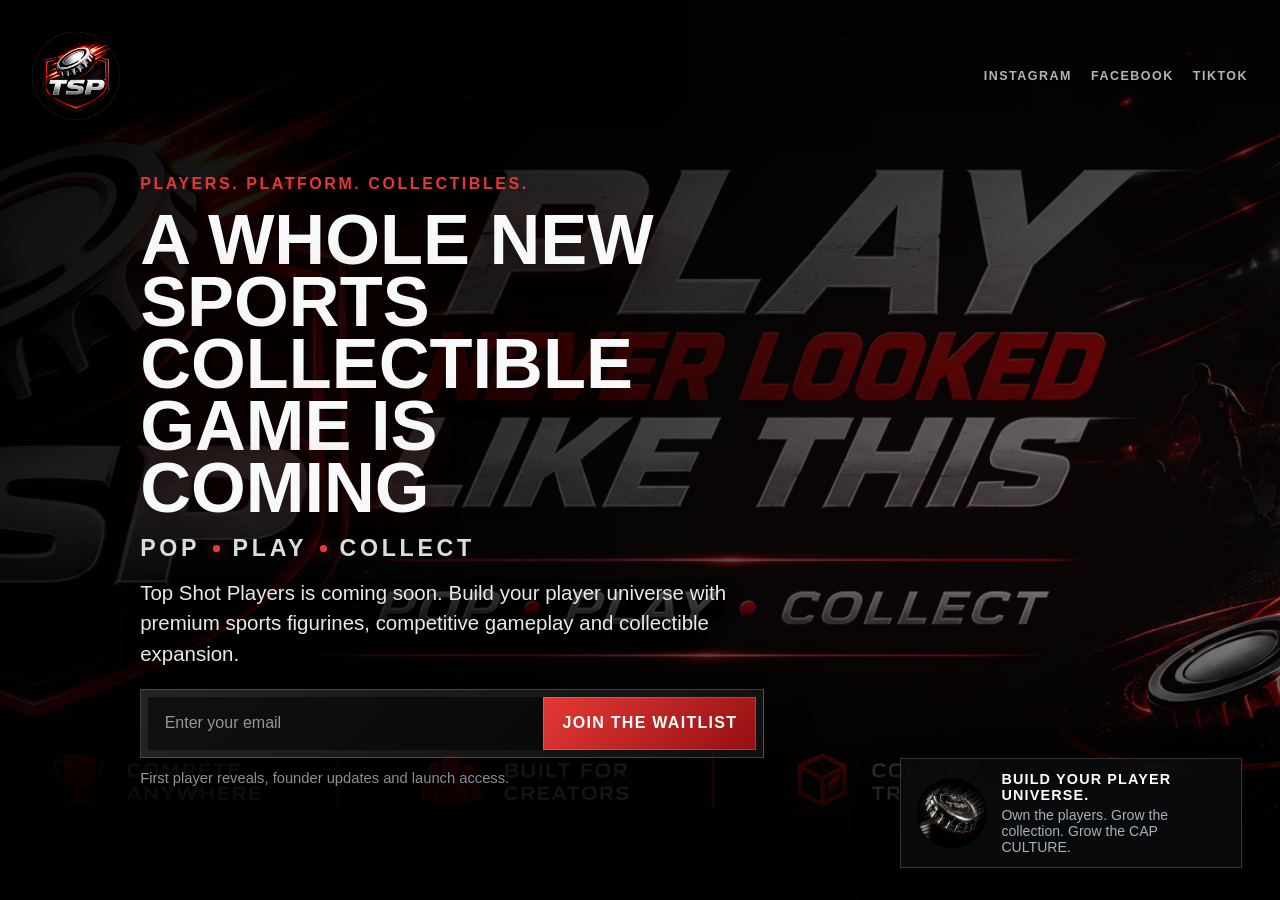
==== index.html @ 468ef563 "Add files via upload" ====
<!doctype html>
<html lang="en">
  <head>
    <meta charset="utf-8" />
    <meta name="viewport" content="width=device-width, initial-scale=1" />
    <title>Top Shot Players | Coming Soon</title>
    <meta
      name="description"
      content="Top Shot Players is coming soon. Build your player universe with premium sports figurines, gameplay and collectible expansion."
    />
    <meta property="og:title" content="Top Shot Players | Coming Soon" />
    <meta
      property="og:description"
      content="A whole new sports collectible game is coming. POP &bull; PLAY &bull; COLLECT."
    />
    <meta property="og:type" content="website" />
    <meta property="og:image" content="assets/tsp-cap-culture-banner.png" />
    <link rel="preload" href="assets/tsp-primary-complete-logo.png" as="image" />
    <link rel="preload" href="assets/tsp-hero-golf-animation.mp4" as="video" type="video/mp4" />
    <link rel="stylesheet" href="styles.css" />
  </head>
  <body>
    <main class="page-shell">
      <section class="hero" aria-label="Top Shot Players coming soon">
        <video
          class="hero-video"
          autoplay
          muted
          playsinline
          preload="auto"
          poster="assets/tsp-cap-culture-banner.png"
          data-video-playlist="assets/tsp-hero-golf-animation.mp4|assets/tsp-hero-rugby-video.mp4|assets/tsp-hero-ice-hockey-video.mp4"
        >
          <source src="assets/tsp-hero-golf-animation.mp4" type="video/mp4" />
        </video>
        <div class="hero-scrim"></div>

        <header class="site-header">
          <a class="brand-mark" href="/" aria-label="Top Shot Players home">
            <img src="assets/tsp-shield-cap-logo-large.png" alt="TSP shield logo" />
          </a>
          <nav class="social-links" aria-label="Social links">
            <a href="https://www.instagram.com/topshotplayers" target="_blank" rel="noreferrer">Instagram</a>
            <a href="https://www.facebook.com/profile.php?id=61590272935616" target="_blank" rel="noreferrer">Facebook</a>
            <a href="https://www.tiktok.com/@topshotplayers" target="_blank" rel="noreferrer">TikTok</a>
          </nav>
        </header>

        <div class="hero-content">
          <p class="eyebrow">PLAYERS. PLATFORM. COLLECTIBLES.</p>
          <h1>A WHOLE NEW SPORTS COLLECTIBLE GAME IS COMING</h1>
          <p class="brand-line">POP <span></span> PLAY <span></span> COLLECT</p>
          <p class="subline">
            Top Shot Players is coming soon. Build your player universe with premium sports figurines, competitive gameplay and collectible expansion.
          </p>

          <form
            class="waitlist-form"
            action="https://formsubmit.co/contact@topshotplayers.com.au"
            method="POST"
            data-waitlist-form
          >
            <input type="hidden" name="_subject" value="New TSP waitlist signup" />
            <input type="hidden" name="_next" value="https://www.topshotplayers.com.au/thank-you" />
            <input type="hidden" name="_captcha" value="false" />
            <input type="hidden" name="_template" value="table" />
            <input type="hidden" name="_blacklist" value="casino, crypto, forex, loan, backlink, seo package" />
            <input type="hidden" name="source" value="TSP coming soon landing page" />
            <input type="text" name="_honey" class="honey-field" tabindex="-1" autocomplete="off" />
            <label class="sr-only" for="email">Email address</label>
            <input id="email" name="email" type="email" placeholder="Enter your email" autocomplete="email" required />
            <button type="submit">Join the Waitlist</button>
          </form>
          <p class="form-note" data-form-note>First player reveals, founder updates and launch access.</p>
        </div>

        <div class="cap-strip" aria-hidden="true">
          <img src="assets/tsp-bottle-cap.png" alt="" />
          <div>
            <strong>Build Your Player Universe.</strong>
            <span>Own the players. Grow the collection. Grow the CAP CULTURE.</span>
          </div>
        </div>
      </section>
    </main>
    <script src="script.js?v=2"></script>
  </body>
</html>
---- styles.css ----
:root {
  color-scheme: dark;
  --black: #050506;
  --charcoal: #111214;
  --panel: rgba(12, 13, 15, 0.72);
  --red: #e53935;
  --red-deep: #940f12;
  --chrome: #d9dde0;
  --muted: #a9afb5;
  --line: rgba(255, 255, 255, 0.18);
  --shadow: rgba(0, 0, 0, 0.72);
}

* {
  box-sizing: border-box;
}

html,
body {
  margin: 0;
  min-height: 100%;
  background: var(--black);
  color: #fff;
  font-family: "Arial Narrow", "Roboto Condensed", "Segoe UI", Arial, sans-serif;
}

body {
  overflow-x: hidden;
}

button,
input {
  font: inherit;
}

.page-shell {
  min-height: 100vh;
  background:
    radial-gradient(circle at 70% 50%, rgba(229, 57, 53, 0.18), transparent 34rem),
    linear-gradient(135deg, #050506 0%, #15171a 48%, #060607 100%);
}

.hero {
  position: relative;
  min-height: 100vh;
  display: grid;
  align-items: center;
  padding: clamp(1rem, 2.2vw, 2rem);
  isolation: isolate;
  overflow: hidden;
}

.hero-video {
  position: absolute;
  inset: 0;
  width: 100%;
  height: 100%;
  object-fit: cover;
  opacity: 0.6;
  filter: saturate(1.12) contrast(1.12);
  z-index: -4;
}

.hero-scrim {
  position: absolute;
  inset: 0;
  background:
    linear-gradient(90deg, rgba(0, 0, 0, 0.84) 0%, rgba(0, 0, 0, 0.6) 42%, rgba(0, 0, 0, 0.12) 100%),
    linear-gradient(0deg, rgba(0, 0, 0, 0.8) 0%, transparent 34%, rgba(0, 0, 0, 0.64) 100%);
  z-index: -3;
}

.site-header {
  position: absolute;
  top: 0;
  left: 0;
  right: 0;
  display: flex;
  align-items: center;
  justify-content: space-between;
  gap: 1rem;
  padding: clamp(1rem, 2.8vw, 2rem);
  z-index: 2;
}

.brand-mark {
  display: inline-grid;
  width: clamp(3.9rem, 7vw, 5.5rem);
  aspect-ratio: 1;
  place-items: center;
}

.brand-mark img {
  width: 100%;
  height: 100%;
  object-fit: contain;
  filter: drop-shadow(0 1rem 1.5rem rgba(0, 0, 0, 0.66));
}

.social-links {
  display: flex;
  align-items: center;
  justify-content: flex-end;
  gap: clamp(0.7rem, 2vw, 1.2rem);
  flex-wrap: wrap;
}

.social-links a {
  color: var(--chrome);
  text-decoration: none;
  text-transform: uppercase;
  letter-spacing: 0.12em;
  font-size: 0.78rem;
  font-weight: 800;
  opacity: 0.82;
}

.social-links a:hover,
.social-links a:focus-visible {
  color: #fff;
}

.hero-content {
  width: min(52rem, 100%);
  margin-left: clamp(7rem, 8vw, 8.5rem);
  padding-top: 4.2rem;
}

.eyebrow,
.brand-line {
  margin: 0 0 1rem;
  color: var(--red);
  font-weight: 900;
  letter-spacing: 0.16em;
  text-transform: uppercase;
}

h1 {
  max-width: 15ch;
  margin: 0;
  color: #f8f9fa;
  font-size: clamp(2.8rem, 5.5vw, 5.8rem);
  line-height: 0.88;
  letter-spacing: 0;
  text-transform: uppercase;
  text-shadow:
    0 0.12em 0.32em rgba(0, 0, 0, 0.72),
    0 0 2.8rem rgba(229, 57, 53, 0.22);
}

.brand-line {
  display: flex;
  align-items: center;
  gap: 0.8rem;
  margin-top: 1rem;
  color: var(--chrome);
  font-size: clamp(1rem, 2vw, 1.45rem);
}

.brand-line span {
  width: 0.42rem;
  height: 0.42rem;
  border-radius: 50%;
  background: var(--red);
  box-shadow: 0 0 1rem rgba(229, 57, 53, 0.9);
}

.subline {
  max-width: 41rem;
  margin: 0.9rem 0 1.25rem;
  color: #e6e8ea;
  font-size: clamp(1.05rem, 1.6vw, 1.28rem);
  line-height: 1.48;
  text-shadow: 0 0.35rem 1rem rgba(0, 0, 0, 0.7);
}

.waitlist-form {
  display: grid;
  grid-template-columns: minmax(0, 1fr) auto;
  width: min(39rem, 100%);
  padding: 0.42rem;
  border: 1px solid rgba(255, 255, 255, 0.2);
  background: linear-gradient(135deg, rgba(255, 255, 255, 0.14), rgba(255, 255, 255, 0.05));
  box-shadow: 0 1.2rem 3rem rgba(0, 0, 0, 0.38);
  backdrop-filter: blur(14px);
}

.waitlist-form input {
  min-width: 0;
  border: 0;
  outline: 0;
  padding: 1rem 1.05rem;
  background: rgba(0, 0, 0, 0.54);
  color: #fff;
}

.waitlist-form input::placeholder {
  color: rgba(255, 255, 255, 0.56);
}

.honey-field {
  position: absolute;
  left: -9999px;
  opacity: 0;
  pointer-events: none;
}

.waitlist-form button {
  min-height: 3.35rem;
  border: 0;
  padding: 0 1.2rem;
  background: linear-gradient(135deg, var(--red), var(--red-deep));
  color: #fff;
  cursor: pointer;
  font-weight: 900;
  letter-spacing: 0.08em;
  text-transform: uppercase;
  box-shadow: inset 0 0 0 1px rgba(255, 255, 255, 0.18);
}

.waitlist-form button:hover,
.waitlist-form button:focus-visible {
  filter: brightness(1.12);
}

.form-note {
  min-height: 1.4rem;
  margin: 0.72rem 0 0;
  color: var(--muted);
  font-size: 0.92rem;
}

.cap-strip {
  position: absolute;
  right: clamp(1rem, 3vw, 2.4rem);
  bottom: clamp(1rem, 3vw, 2rem);
  display: grid;
  grid-template-columns: 4.4rem minmax(0, 14rem);
  align-items: center;
  gap: 0.9rem;
  padding: 0.75rem 0.95rem;
  border: 1px solid var(--line);
  background: var(--panel);
  box-shadow: 0 1rem 2.6rem rgba(0, 0, 0, 0.48);
  backdrop-filter: blur(12px);
}

.cap-strip img {
  width: 100%;
  aspect-ratio: 1;
  object-fit: cover;
  border-radius: 50%;
}

.cap-strip strong,
.cap-strip span {
  display: block;
}

.cap-strip strong {
  text-transform: uppercase;
  letter-spacing: 0.08em;
  font-size: 0.9rem;
}

.cap-strip span {
  margin-top: 0.22rem;
  color: var(--muted);
  font-size: 0.88rem;
}

.sr-only {
  position: absolute;
  width: 1px;
  height: 1px;
  padding: 0;
  margin: -1px;
  overflow: hidden;
  clip: rect(0, 0, 0, 0);
  white-space: nowrap;
  border: 0;
}

.thanks-page {
  min-height: 100vh;
  display: grid;
  place-items: center;
  padding: clamp(1rem, 4vw, 3rem);
  background:
    linear-gradient(90deg, rgba(0, 0, 0, 0.88), rgba(0, 0, 0, 0.48)),
    url("assets/tsp-cap-culture-banner.png") center / cover no-repeat,
    var(--black);
}

.thanks-panel {
  width: min(54rem, 100%);
  padding: clamp(1.2rem, 5vw, 4rem);
  border: 1px solid var(--line);
  background: rgba(5, 5, 6, 0.76);
  box-shadow: 0 1.8rem 4rem rgba(0, 0, 0, 0.52);
  backdrop-filter: blur(12px);
}

.thanks-logo {
  display: block;
  width: clamp(4.2rem, 10vw, 6rem);
  aspect-ratio: 1;
  margin-bottom: 1.2rem;
}

.thanks-logo img {
  width: 100%;
  height: 100%;
  object-fit: contain;
}

.thanks-panel h1 {
  max-width: 12ch;
  font-size: clamp(3rem, 8vw, 7rem);
}

.return-link {
  display: inline-flex;
  align-items: center;
  min-height: 3.1rem;
  margin-top: 1.4rem;
  padding: 0 1.2rem;
  background: linear-gradient(135deg, var(--red), var(--red-deep));
  color: #fff;
  text-decoration: none;
  text-transform: uppercase;
  font-weight: 900;
  letter-spacing: 0.08em;
}

.gift-panel {
  margin-top: 1.6rem;
  padding: 1rem;
  border: 1px solid var(--line);
  background: rgba(255, 255, 255, 0.06);
}

.gift-label {
  margin: 0 0 0.4rem;
  color: var(--red);
  font-size: 0.78rem;
  font-weight: 900;
  letter-spacing: 0.14em;
  text-transform: uppercase;
}

.gift-panel h2 {
  margin: 0;
  color: #fff;
  font-size: clamp(1.25rem, 3vw, 2rem);
  text-transform: uppercase;
}

.gift-panel p:not(.gift-label) {
  max-width: 38rem;
  margin: 0.55rem 0 0;
  color: var(--muted);
  line-height: 1.45;
}

.text-link {
  display: inline-block;
  margin-top: 1rem;
  color: var(--chrome);
  text-transform: uppercase;
  text-decoration: none;
  font-size: 0.82rem;
  font-weight: 900;
  letter-spacing: 0.08em;
}

@media (max-width: 760px) {
  .hero {
    align-items: end;
    min-height: 100svh;
    padding: 1rem;
  }

  .hero-scrim {
    background:
      linear-gradient(0deg, rgba(0, 0, 0, 0.92) 0%, rgba(0, 0, 0, 0.68) 58%, rgba(0, 0, 0, 0.48) 100%),
      linear-gradient(90deg, rgba(0, 0, 0, 0.7), transparent);
  }

  .site-header {
    align-items: flex-start;
  }

  .social-links {
    max-width: 11rem;
    gap: 0.55rem;
  }

  .social-links a {
    font-size: 0.7rem;
  }

  .hero-content {
    margin: 0;
    padding: 7.6rem 0 8.4rem;
  }

  h1 {
    max-width: 10.2ch;
    font-size: clamp(3.25rem, 14.4vw, 5rem);
  }

  .waitlist-form {
    grid-template-columns: 1fr;
    gap: 0.42rem;
  }

  .cap-strip {
    left: 1rem;
    right: 1rem;
    grid-template-columns: 3.6rem minmax(0, 1fr);
  }
}

@media (max-width: 380px) {
  .site-header {
    padding: 0.85rem;
  }

  .brand-mark {
    width: 3.5rem;
  }

  .social-links {
    max-width: 8rem;
    gap: 0.35rem;
  }

  .social-links a {
    font-size: 0.64rem;
  }

  .hero-content {
    padding: 6.4rem 0 7.2rem;
  }

  .eyebrow {
    font-size: 0.86rem;
    line-height: 1.35;
  }

  h1 {
    max-width: 9.2ch;
    font-size: clamp(2.85rem, 13vw, 3.35rem);
    line-height: 0.9;
  }

  .brand-line {
    gap: 0.55rem;
    font-size: 0.96rem;
  }

  .subline {
    font-size: 0.96rem;
  }

  .waitlist-form button {
    min-height: 3rem;
    padding: 0 0.8rem;
    font-size: 0.86rem;
  }
}
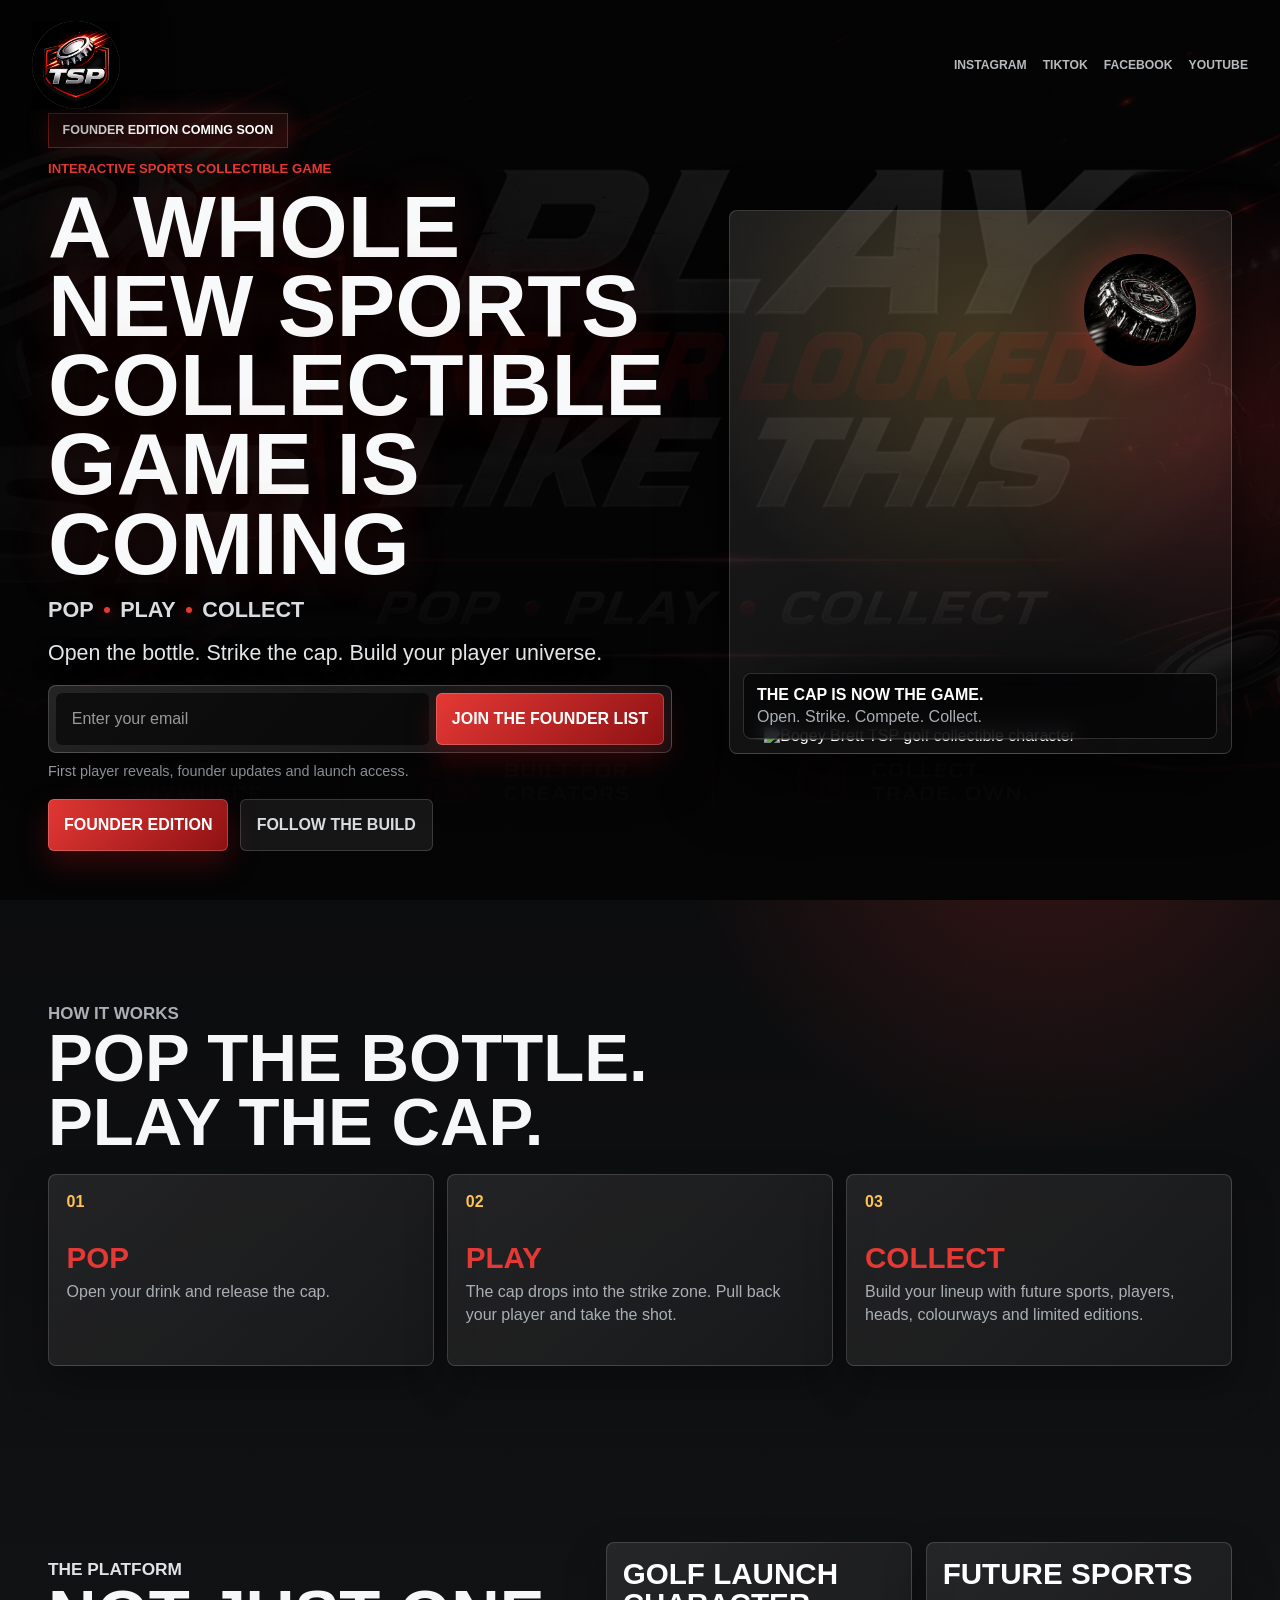
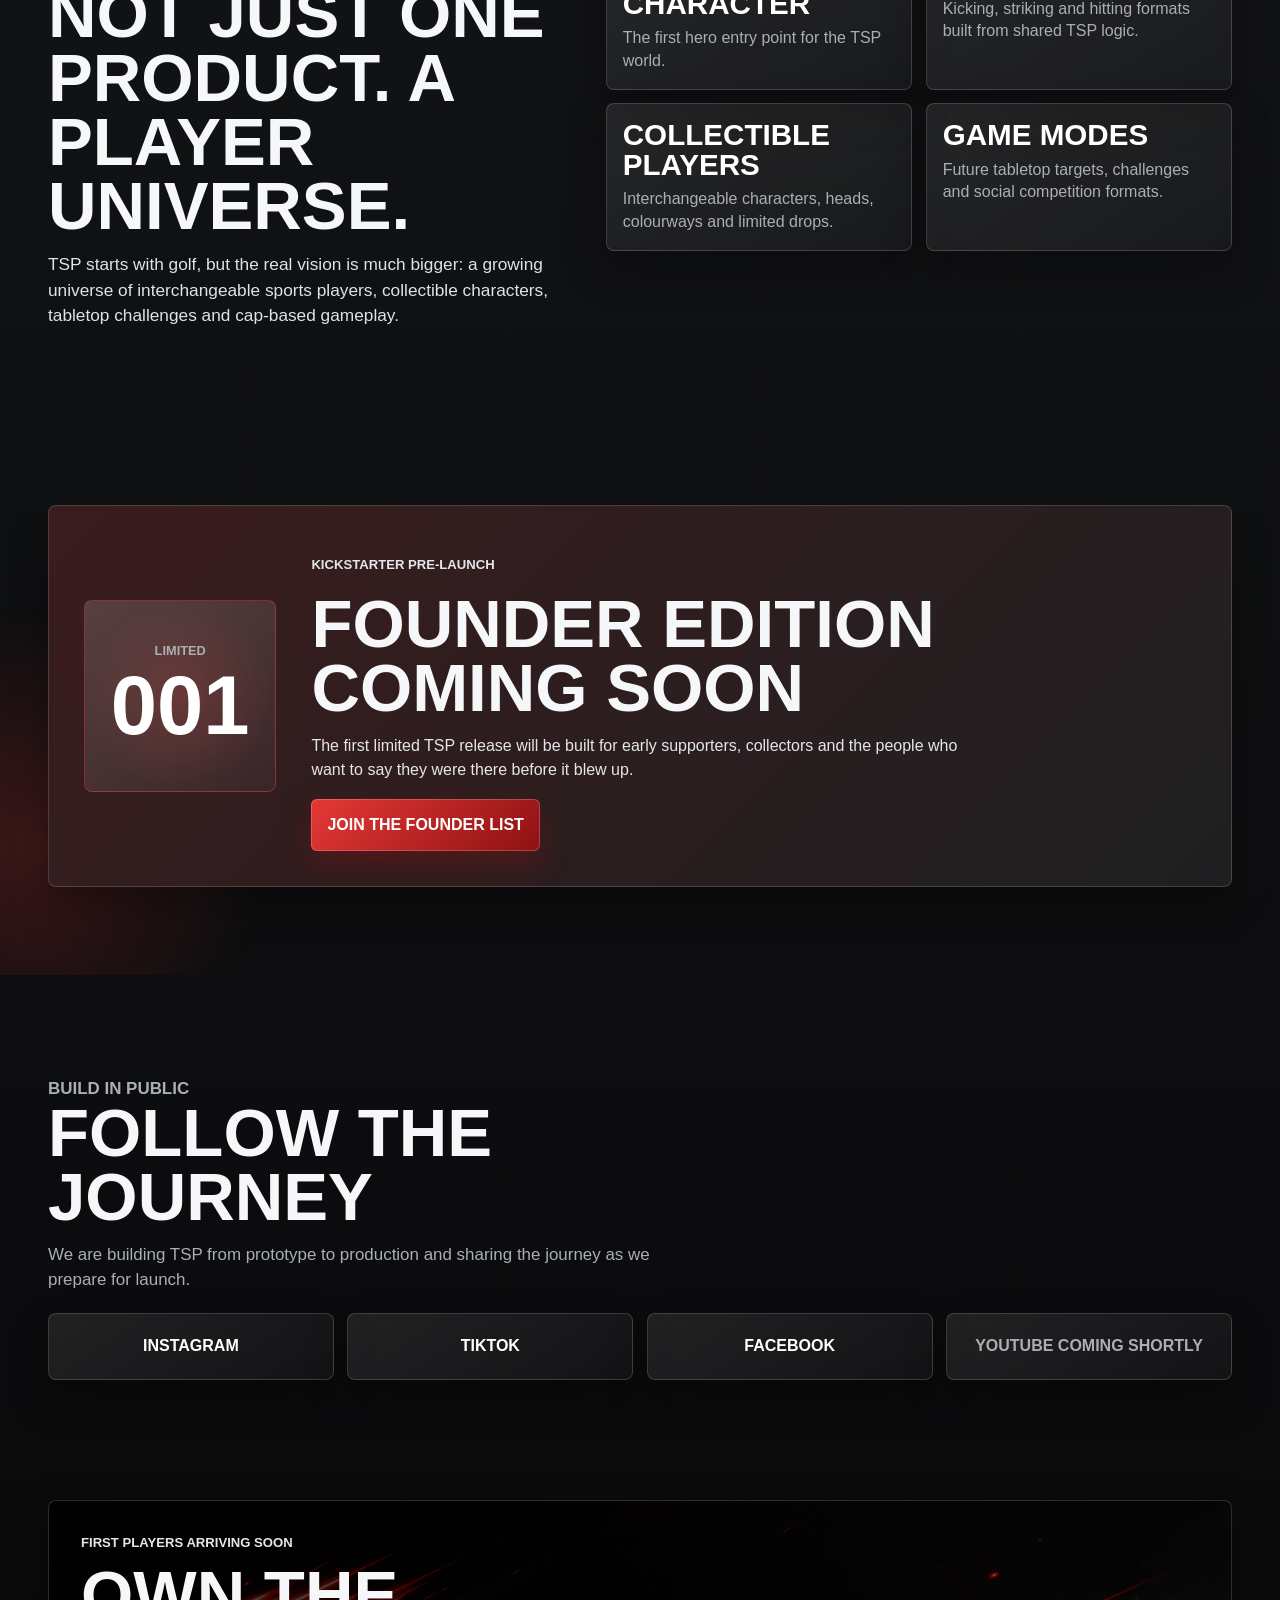
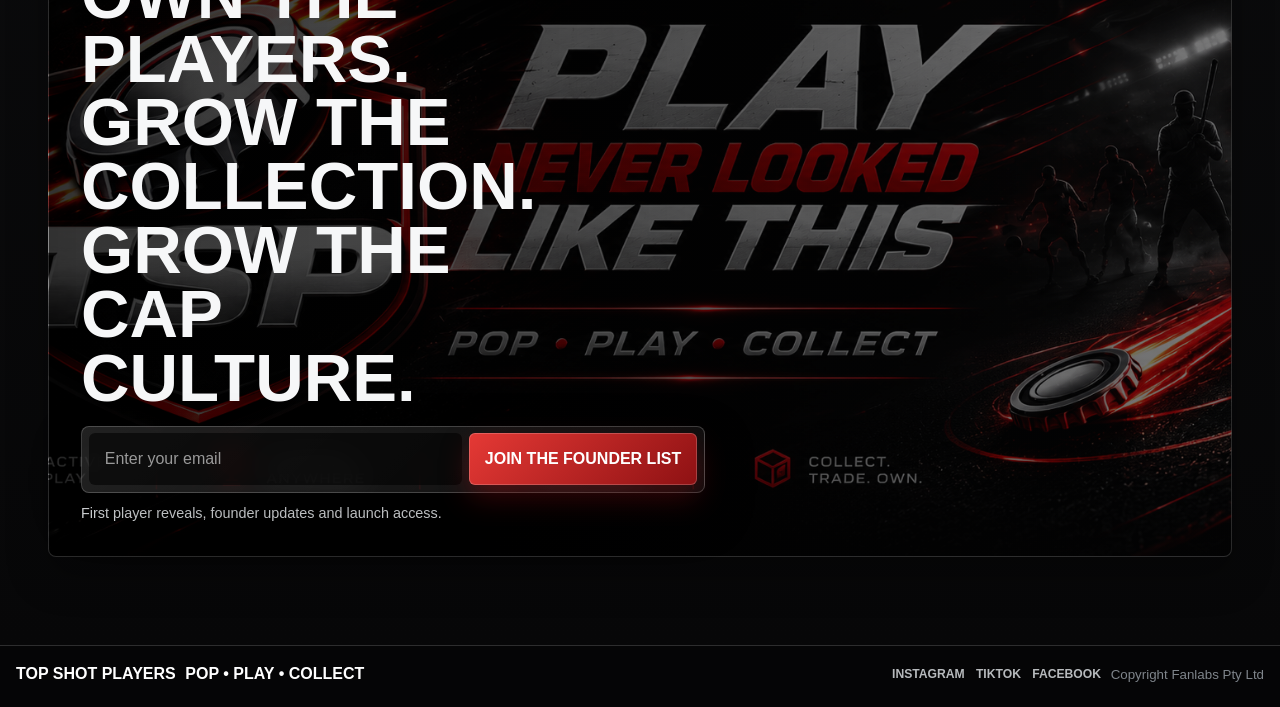
==== commit 0a9f096d: "Add files via upload" ====
--- a/index.html
+++ b/index.html
@@ -3,31 +3,31 @@
   <head>
     <meta charset="utf-8" />
     <meta name="viewport" content="width=device-width, initial-scale=1" />
-    <title>Top Shot Players | Coming Soon</title>
+    <title>Top Shot Players | Pop Play Collect</title>
     <meta
       name="description"
-      content="Top Shot Players is coming soon. Build your player universe with premium sports figurines, gameplay and collectible expansion."
+      content="Top Shot Players is a new interactive sports collectible game. Pop the bottle, play the cap and collect your player universe. Founder Edition coming soon."
     />
-    <meta property="og:title" content="Top Shot Players | Coming Soon" />
+    <meta property="og:title" content="Top Shot Players | Pop Play Collect" />
     <meta
       property="og:description"
-      content="A whole new sports collectible game is coming. POP &bull; PLAY &bull; COLLECT."
+      content="Pop the bottle, play the cap and collect your player universe. Founder Edition coming soon."
     />
     <meta property="og:type" content="website" />
     <meta property="og:image" content="assets/tsp-cap-culture-banner.png" />
-    <link rel="preload" href="assets/tsp-primary-complete-logo.png" as="image" />
-    <link rel="preload" href="assets/tsp-hero-golf-animation.mp4" as="video" type="video/mp4" />
+    <link rel="preload" href="assets/tsp-shield-cap-logo-large.png" as="image" />
+    <link rel="preload" href="assets/gift-golfer-bogey-brett.png" as="image" />
     <link rel="stylesheet" href="styles.css" />
   </head>
   <body>
     <main class="page-shell">
-      <section class="hero" aria-label="Top Shot Players coming soon">
+      <section class="hero" aria-label="Top Shot Players pre-launch">
         <video
           class="hero-video"
           autoplay
           muted
           playsinline
-          preload="auto"
+          preload="metadata"
           poster="assets/tsp-cap-culture-banner.png"
           data-video-playlist="assets/tsp-hero-golf-animation.mp4|assets/tsp-hero-rugby-video.mp4|assets/tsp-hero-ice-hockey-video.mp4"
         >
@@ -41,48 +41,177 @@
           </a>
           <nav class="social-links" aria-label="Social links">
             <a href="https://www.instagram.com/topshotplayers" target="_blank" rel="noreferrer">Instagram</a>
+            <a href="https://www.tiktok.com/@topshotplayers" target="_blank" rel="noreferrer">TikTok</a>
             <a href="https://www.facebook.com/profile.php?id=61590272935616" target="_blank" rel="noreferrer">Facebook</a>
-            <a href="https://www.tiktok.com/@topshotplayers" target="_blank" rel="noreferrer">TikTok</a>
+            <a href="#journey">YouTube</a>
           </nav>
         </header>
 
-        <div class="hero-content">
-          <p class="eyebrow">PLAYERS. PLATFORM. COLLECTIBLES.</p>
-          <h1>A WHOLE NEW SPORTS COLLECTIBLE GAME IS COMING</h1>
-          <p class="brand-line">POP <span></span> PLAY <span></span> COLLECT</p>
-          <p class="subline">
-            Top Shot Players is coming soon. Build your player universe with premium sports figurines, competitive gameplay and collectible expansion.
+        <div class="hero-grid">
+          <div class="hero-content">
+            <p class="launch-badge">Founder Edition Coming Soon</p>
+            <p class="eyebrow">Interactive Sports Collectible Game</p>
+            <h1>A Whole New Sports Collectible Game Is Coming</h1>
+            <p class="brand-line">POP <span></span> PLAY <span></span> COLLECT</p>
+            <p class="subline">Open the bottle. Strike the cap. Build your player universe.</p>
+
+            <form
+              class="waitlist-form"
+              action="https://formsubmit.co/contact@topshotplayers.com.au"
+              method="POST"
+              data-waitlist-form
+            >
+              <input type="hidden" name="_subject" value="New TSP Founder List signup" />
+              <input type="hidden" name="_next" value="https://www.topshotplayers.com.au/thank-you" />
+              <input type="hidden" name="_captcha" value="false" />
+              <input type="hidden" name="_template" value="table" />
+              <input type="hidden" name="_blacklist" value="casino, crypto, forex, loan, backlink, seo package" />
+              <input type="hidden" name="source" value="TSP Kickstarter pre-launch landing page hero" />
+              <input type="text" name="_honey" class="honey-field" tabindex="-1" autocomplete="off" />
+              <label class="sr-only" for="hero-email">Email address</label>
+              <input id="hero-email" name="email" type="email" placeholder="Enter your email" autocomplete="email" required />
+              <button type="submit">Join the Founder List</button>
+            </form>
+            <p class="form-note" data-form-note>First player reveals, founder updates and launch access.</p>
+
+            <div class="hero-actions" aria-label="Landing page actions">
+              <a class="text-button" href="#founder">Founder Edition</a>
+              <a class="ghost-button" href="#journey">Follow the Build</a>
+            </div>
+          </div>
+
+          <aside class="hero-visual" aria-label="TSP character and cap visual">
+            <div class="visual-card">
+              <img class="player-art" src="assets/gift-golfer-bogey-brett.png" alt="Bogey Brett TSP golf collectible character" />
+              <img class="cap-art" src="assets/tsp-bottle-cap.png" alt="TSP crown bottle cap" />
+              <div class="visual-copy">
+                <strong>The cap is now the game.</strong>
+                <span>Open. Strike. Compete. Collect.</span>
+              </div>
+            </div>
+          </aside>
+        </div>
+      </section>
+
+      <section class="section explainer" aria-labelledby="explainer-title">
+        <div class="section-heading">
+          <p class="eyebrow">How It Works</p>
+          <h2 id="explainer-title">Pop the bottle. Play the cap.</h2>
+        </div>
+        <div class="steps-grid">
+          <article class="step-card">
+            <span class="step-number">01</span>
+            <h3>POP</h3>
+            <p>Open your drink and release the cap.</p>
+          </article>
+          <article class="step-card">
+            <span class="step-number">02</span>
+            <h3>PLAY</h3>
+            <p>The cap drops into the strike zone. Pull back your player and take the shot.</p>
+          </article>
+          <article class="step-card">
+            <span class="step-number">03</span>
+            <h3>COLLECT</h3>
+            <p>Build your lineup with future sports, players, heads, colourways and limited editions.</p>
+          </article>
+        </div>
+      </section>
+
+      <section class="section platform" aria-labelledby="platform-title">
+        <div class="platform-copy">
+          <p class="eyebrow">The Platform</p>
+          <h2 id="platform-title">Not just one product. A player universe.</h2>
+          <p>
+            TSP starts with golf, but the real vision is much bigger: a growing universe of interchangeable sports players, collectible characters, tabletop challenges and cap-based gameplay.
           </p>
-
+        </div>
+        <div class="platform-grid" aria-label="TSP platform features">
+          <article>
+            <h3>Golf Launch Character</h3>
+            <p>The first hero entry point for the TSP world.</p>
+          </article>
+          <article>
+            <h3>Future Sports</h3>
+            <p>Kicking, striking and hitting formats built from shared TSP logic.</p>
+          </article>
+          <article>
+            <h3>Collectible Players</h3>
+            <p>Interchangeable characters, heads, colourways and limited drops.</p>
+          </article>
+          <article>
+            <h3>Game Modes</h3>
+            <p>Future tabletop targets, challenges and social competition formats.</p>
+          </article>
+        </div>
+      </section>
+
+      <section class="section founder" id="founder" aria-labelledby="founder-title">
+        <div class="founder-card">
+          <div class="edition-mark" aria-hidden="true">
+            <span>Limited</span>
+            <strong>001</strong>
+          </div>
+          <div>
+            <p class="eyebrow">Kickstarter Pre-Launch</p>
+            <h2 id="founder-title">Founder Edition Coming Soon</h2>
+            <p>
+              The first limited TSP release will be built for early supporters, collectors and the people who want to say they were there before it blew up.
+            </p>
+            <a class="text-button" href="#join">Join the Founder List</a>
+          </div>
+        </div>
+      </section>
+
+      <section class="section journey" id="journey" aria-labelledby="journey-title">
+        <div class="section-heading">
+          <p class="eyebrow">Build In Public</p>
+          <h2 id="journey-title">Follow the Journey</h2>
+          <p>We are building TSP from prototype to production and sharing the journey as we prepare for launch.</p>
+        </div>
+        <div class="social-card-grid">
+          <a href="https://www.instagram.com/topshotplayers" target="_blank" rel="noreferrer">Instagram</a>
+          <a href="https://www.tiktok.com/@topshotplayers" target="_blank" rel="noreferrer">TikTok</a>
+          <a href="https://www.facebook.com/profile.php?id=61590272935616" target="_blank" rel="noreferrer">Facebook</a>
+          <span aria-label="YouTube coming shortly">YouTube Coming Shortly</span>
+        </div>
+      </section>
+
+      <section class="section final-signup" id="join" aria-labelledby="join-title">
+        <div class="signup-panel">
+          <p class="eyebrow">First Players Arriving Soon</p>
+          <h2 id="join-title">Own the players. Grow the collection. Grow the CAP CULTURE.</h2>
           <form
             class="waitlist-form"
             action="https://formsubmit.co/contact@topshotplayers.com.au"
             method="POST"
             data-waitlist-form
           >
-            <input type="hidden" name="_subject" value="New TSP waitlist signup" />
+            <input type="hidden" name="_subject" value="New TSP Founder List signup" />
             <input type="hidden" name="_next" value="https://www.topshotplayers.com.au/thank-you" />
             <input type="hidden" name="_captcha" value="false" />
             <input type="hidden" name="_template" value="table" />
             <input type="hidden" name="_blacklist" value="casino, crypto, forex, loan, backlink, seo package" />
-            <input type="hidden" name="source" value="TSP coming soon landing page" />
+            <input type="hidden" name="source" value="TSP Kickstarter pre-launch landing page footer" />
             <input type="text" name="_honey" class="honey-field" tabindex="-1" autocomplete="off" />
-            <label class="sr-only" for="email">Email address</label>
-            <input id="email" name="email" type="email" placeholder="Enter your email" autocomplete="email" required />
-            <button type="submit">Join the Waitlist</button>
+            <label class="sr-only" for="footer-email">Email address</label>
+            <input id="footer-email" name="email" type="email" placeholder="Enter your email" autocomplete="email" required />
+            <button type="submit">Join the Founder List</button>
           </form>
           <p class="form-note" data-form-note>First player reveals, founder updates and launch access.</p>
         </div>
-
-        <div class="cap-strip" aria-hidden="true">
-          <img src="assets/tsp-bottle-cap.png" alt="" />
-          <div>
-            <strong>Build Your Player Universe.</strong>
-            <span>Own the players. Grow the collection. Grow the CAP CULTURE.</span>
-          </div>
-        </div>
       </section>
     </main>
-    <script src="script.js?v=2"></script>
+
+    <footer class="site-footer">
+      <strong>Top Shot Players</strong>
+      <span>POP &bull; PLAY &bull; COLLECT</span>
+      <nav aria-label="Footer social links">
+        <a href="https://www.instagram.com/topshotplayers" target="_blank" rel="noreferrer">Instagram</a>
+        <a href="https://www.tiktok.com/@topshotplayers" target="_blank" rel="noreferrer">TikTok</a>
+        <a href="https://www.facebook.com/profile.php?id=61590272935616" target="_blank" rel="noreferrer">Facebook</a>
+      </nav>
+      <small>Copyright Fanlabs Pty Ltd</small>
+    </footer>
+    <script src="script.js?v=3"></script>
   </body>
 </html>
--- a/styles.css
+++ b/styles.css
@@ -1,18 +1,26 @@
 :root {
   color-scheme: dark;
   --black: #050506;
-  --charcoal: #111214;
-  --panel: rgba(12, 13, 15, 0.72);
+  --charcoal: #101113;
+  --panel: rgba(15, 16, 18, 0.78);
+  --panel-solid: #151618;
   --red: #e53935;
-  --red-deep: #940f12;
+  --red-deep: #8e1113;
   --chrome: #d9dde0;
+  --warm: #ffc44d;
   --muted: #a9afb5;
-  --line: rgba(255, 255, 255, 0.18);
-  --shadow: rgba(0, 0, 0, 0.72);
+  --line: rgba(255, 255, 255, 0.16);
+  --line-strong: rgba(229, 57, 53, 0.42);
+  --shadow: rgba(0, 0, 0, 0.7);
+  --radius: 8px;
 }
 
 * {
   box-sizing: border-box;
+}
+
+html {
+  scroll-behavior: smooth;
 }
 
 html,
@@ -33,19 +41,24 @@
   font: inherit;
 }
 
+a {
+  color: inherit;
+}
+
 .page-shell {
   min-height: 100vh;
   background:
-    radial-gradient(circle at 70% 50%, rgba(229, 57, 53, 0.18), transparent 34rem),
-    linear-gradient(135deg, #050506 0%, #15171a 48%, #060607 100%);
+    radial-gradient(circle at 16% 12%, rgba(255, 196, 77, 0.12), transparent 20rem),
+    radial-gradient(circle at 82% 20%, rgba(229, 57, 53, 0.22), transparent 24rem),
+    linear-gradient(180deg, #050506 0%, #111214 42%, #070708 100%);
 }
 
 .hero {
   position: relative;
-  min-height: 100vh;
+  min-height: 100svh;
   display: grid;
   align-items: center;
-  padding: clamp(1rem, 2.2vw, 2rem);
+  padding: 5.8rem 1rem 2rem;
   isolation: isolate;
   overflow: hidden;
 }
@@ -56,8 +69,8 @@
   width: 100%;
   height: 100%;
   object-fit: cover;
-  opacity: 0.6;
-  filter: saturate(1.12) contrast(1.12);
+  opacity: 0.5;
+  filter: saturate(1.12) contrast(1.14);
   z-index: -4;
 }
 
@@ -65,9 +78,28 @@
   position: absolute;
   inset: 0;
   background:
-    linear-gradient(90deg, rgba(0, 0, 0, 0.84) 0%, rgba(0, 0, 0, 0.6) 42%, rgba(0, 0, 0, 0.12) 100%),
-    linear-gradient(0deg, rgba(0, 0, 0, 0.8) 0%, transparent 34%, rgba(0, 0, 0, 0.64) 100%);
+    linear-gradient(0deg, rgba(5, 5, 6, 0.98) 0%, rgba(5, 5, 6, 0.74) 42%, rgba(5, 5, 6, 0.66) 100%),
+    linear-gradient(90deg, rgba(0, 0, 0, 0.86), rgba(0, 0, 0, 0.28));
   z-index: -3;
+}
+
+.hero::after,
+.founder::before {
+  content: "";
+  position: absolute;
+  width: 32rem;
+  height: 32rem;
+  border-radius: 50%;
+  background: radial-gradient(circle, rgba(229, 57, 53, 0.22), transparent 66%);
+  filter: blur(4px);
+  pointer-events: none;
+  animation: soft-pulse 6s ease-in-out infinite alternate;
+}
+
+.hero::after {
+  right: -12rem;
+  top: 18%;
+  z-index: -2;
 }
 
 .site-header {
@@ -79,13 +111,13 @@
   align-items: center;
   justify-content: space-between;
   gap: 1rem;
-  padding: clamp(1rem, 2.8vw, 2rem);
-  z-index: 2;
+  padding: 0.9rem 1rem;
+  z-index: 5;
 }
 
 .brand-mark {
   display: inline-grid;
-  width: clamp(3.9rem, 7vw, 5.5rem);
+  width: clamp(3.6rem, 9vw, 5.5rem);
   aspect-ratio: 1;
   place-items: center;
 }
@@ -97,64 +129,120 @@
   filter: drop-shadow(0 1rem 1.5rem rgba(0, 0, 0, 0.66));
 }
 
-.social-links {
+.social-links,
+.site-footer nav {
   display: flex;
   align-items: center;
   justify-content: flex-end;
-  gap: clamp(0.7rem, 2vw, 1.2rem);
+  gap: 0.7rem;
   flex-wrap: wrap;
 }
 
-.social-links a {
+.social-links a,
+.site-footer a {
   color: var(--chrome);
   text-decoration: none;
   text-transform: uppercase;
-  letter-spacing: 0.12em;
-  font-size: 0.78rem;
-  font-weight: 800;
-  opacity: 0.82;
+  font-size: 0.68rem;
+  font-weight: 900;
+  letter-spacing: 0;
+  opacity: 0.84;
 }
 
 .social-links a:hover,
-.social-links a:focus-visible {
+.social-links a:focus-visible,
+.site-footer a:hover,
+.site-footer a:focus-visible {
   color: #fff;
 }
 
+.hero-grid {
+  width: min(74rem, 100%);
+  margin: 0 auto;
+  display: grid;
+  grid-template-columns: minmax(0, 1fr);
+  gap: 1.4rem;
+  align-items: center;
+}
+
 .hero-content {
-  width: min(52rem, 100%);
-  margin-left: clamp(7rem, 8vw, 8.5rem);
-  padding-top: 4.2rem;
-}
-
+  width: min(43rem, 100%);
+  position: relative;
+  z-index: 2;
+}
+
+.launch-badge,
 .eyebrow,
-.brand-line {
-  margin: 0 0 1rem;
+.brand-line,
+.step-number {
   color: var(--red);
   font-weight: 900;
-  letter-spacing: 0.16em;
-  text-transform: uppercase;
-}
-
-h1 {
-  max-width: 15ch;
-  margin: 0;
-  color: #f8f9fa;
-  font-size: clamp(2.8rem, 5.5vw, 5.8rem);
-  line-height: 0.88;
   letter-spacing: 0;
   text-transform: uppercase;
+}
+
+.launch-badge {
+  display: inline-flex;
+  align-items: center;
+  min-height: 2.2rem;
+  margin: 0 0 0.85rem;
+  padding: 0 0.85rem;
+  border: 1px solid var(--line-strong);
+  background: rgba(229, 57, 53, 0.12);
+  box-shadow: 0 0 1.5rem rgba(229, 57, 53, 0.18);
+  color: #fff;
+  font-size: 0.78rem;
+}
+
+.eyebrow {
+  margin: 0 0 0.65rem;
+  font-size: 0.82rem;
+}
+
+h1,
+h2,
+h3,
+p {
+  overflow-wrap: anywhere;
+}
+
+h1,
+h2,
+h3 {
+  margin: 0;
+  text-transform: uppercase;
+  letter-spacing: 0;
+}
+
+h1 {
+  max-width: 13ch;
+  color: #f8f9fa;
+  font-size: clamp(3rem, 14vw, 5.5rem);
+  line-height: 0.9;
   text-shadow:
     0 0.12em 0.32em rgba(0, 0, 0, 0.72),
-    0 0 2.8rem rgba(229, 57, 53, 0.22);
+    0 0 2.8rem rgba(229, 57, 53, 0.24);
+}
+
+h2 {
+  color: #f6f7f8;
+  font-size: clamp(2rem, 9vw, 4.2rem);
+  line-height: 0.95;
+}
+
+h3 {
+  color: #fff;
+  font-size: clamp(1.2rem, 5vw, 1.85rem);
+  line-height: 1;
 }
 
 .brand-line {
   display: flex;
   align-items: center;
-  gap: 0.8rem;
-  margin-top: 1rem;
+  gap: 0.62rem;
+  margin: 0.9rem 0 0;
   color: var(--chrome);
-  font-size: clamp(1rem, 2vw, 1.45rem);
+  font-size: clamp(1rem, 4vw, 1.35rem);
 }
 
 .brand-line span {
@@ -163,39 +251,53 @@
   border-radius: 50%;
   background: var(--red);
   box-shadow: 0 0 1rem rgba(229, 57, 53, 0.9);
+  flex: 0 0 auto;
+}
+
+.subline,
+.section-heading p,
+.platform-copy p,
+.founder-card p,
+.signup-panel p,
+.gift-panel p:not(.gift-label) {
+  color: #e4e7ea;
+  line-height: 1.48;
 }
 
 .subline {
-  max-width: 41rem;
-  margin: 0.9rem 0 1.25rem;
-  color: #e6e8ea;
-  font-size: clamp(1.05rem, 1.6vw, 1.28rem);
-  line-height: 1.48;
-  text-shadow: 0 0.35rem 1rem rgba(0, 0, 0, 0.7);
+  max-width: 37rem;
+  margin: 0.9rem 0 1rem;
+  font-size: clamp(1.08rem, 4.3vw, 1.34rem);
+  text-shadow: 0 0.35rem 1rem rgba(0, 0, 0, 0.72);
 }
 
 .waitlist-form {
+  position: relative;
   display: grid;
-  grid-template-columns: minmax(0, 1fr) auto;
+  grid-template-columns: 1fr;
+  gap: 0.45rem;
   width: min(39rem, 100%);
   padding: 0.42rem;
   border: 1px solid rgba(255, 255, 255, 0.2);
-  background: linear-gradient(135deg, rgba(255, 255, 255, 0.14), rgba(255, 255, 255, 0.05));
+  border-radius: var(--radius);
+  background: linear-gradient(135deg, rgba(255, 255, 255, 0.13), rgba(255, 255, 255, 0.05));
   box-shadow: 0 1.2rem 3rem rgba(0, 0, 0, 0.38);
   backdrop-filter: blur(14px);
 }
 
 .waitlist-form input {
   min-width: 0;
+  min-height: 3.25rem;
   border: 0;
+  border-radius: calc(var(--radius) - 2px);
   outline: 0;
-  padding: 1rem 1.05rem;
-  background: rgba(0, 0, 0, 0.54);
+  padding: 0 1rem;
+  background: rgba(0, 0, 0, 0.58);
   color: #fff;
 }
 
 .waitlist-form input::placeholder {
-  color: rgba(255, 255, 255, 0.56);
+  color: rgba(255, 255, 255, 0.58);
 }
 
 .honey-field {
@@ -205,68 +307,344 @@
   pointer-events: none;
 }
 
-.waitlist-form button {
-  min-height: 3.35rem;
+.waitlist-form button,
+.text-button,
+.ghost-button,
+.return-link {
+  min-height: 3.25rem;
+  display: inline-flex;
+  align-items: center;
+  justify-content: center;
+  border-radius: calc(var(--radius) - 2px);
   border: 0;
-  padding: 0 1.2rem;
+  padding: 0 1rem;
+  cursor: pointer;
+  font-weight: 900;
+  letter-spacing: 0;
+  text-transform: uppercase;
+  text-decoration: none;
+}
+
+.waitlist-form button,
+.text-button,
+.return-link {
   background: linear-gradient(135deg, var(--red), var(--red-deep));
   color: #fff;
-  cursor: pointer;
-  font-weight: 900;
-  letter-spacing: 0.08em;
-  text-transform: uppercase;
-  box-shadow: inset 0 0 0 1px rgba(255, 255, 255, 0.18);
+  box-shadow:
+    inset 0 0 0 1px rgba(255, 255, 255, 0.2),
+    0 0.8rem 1.8rem rgba(148, 15, 18, 0.35);
+}
+
+.ghost-button {
+  border: 1px solid var(--line);
+  background: rgba(255, 255, 255, 0.07);
+  color: var(--chrome);
 }
 
 .waitlist-form button:hover,
-.waitlist-form button:focus-visible {
+.waitlist-form button:focus-visible,
+.text-button:hover,
+.text-button:focus-visible,
+.ghost-button:hover,
+.ghost-button:focus-visible,
+.return-link:hover,
+.return-link:focus-visible {
+  transform: translateY(-1px);
   filter: brightness(1.12);
 }
 
 .form-note {
-  min-height: 1.4rem;
-  margin: 0.72rem 0 0;
+  min-height: 1.3rem;
+  margin: 0.62rem 0 0;
   color: var(--muted);
-  font-size: 0.92rem;
-}
-
-.cap-strip {
+  font-size: 0.9rem;
+}
+
+.hero-actions {
+  display: flex;
+  flex-wrap: wrap;
+  gap: 0.7rem;
+  margin-top: 1rem;
+}
+
+.hero-visual {
+  width: 100%;
+  min-height: 20rem;
+}
+
+.visual-card {
+  position: relative;
+  min-height: clamp(20rem, 58vw, 34rem);
+  border: 1px solid var(--line);
+  border-radius: var(--radius);
+  background:
+    radial-gradient(circle at 50% 24%, rgba(255, 196, 77, 0.18), transparent 18rem),
+    linear-gradient(145deg, rgba(255, 255, 255, 0.1), rgba(255, 255, 255, 0.03));
+  box-shadow: 0 1.7rem 4rem var(--shadow);
+  overflow: hidden;
+}
+
+.visual-card::before {
+  content: "";
   position: absolute;
-  right: clamp(1rem, 3vw, 2.4rem);
-  bottom: clamp(1rem, 3vw, 2rem);
-  display: grid;
-  grid-template-columns: 4.4rem minmax(0, 14rem);
-  align-items: center;
-  gap: 0.9rem;
-  padding: 0.75rem 0.95rem;
-  border: 1px solid var(--line);
-  background: var(--panel);
-  box-shadow: 0 1rem 2.6rem rgba(0, 0, 0, 0.48);
-  backdrop-filter: blur(12px);
-}
-
-.cap-strip img {
-  width: 100%;
+  inset: auto 9% 8% 9%;
+  height: 2.6rem;
+  border-radius: 50%;
+  background: rgba(0, 0, 0, 0.58);
+  filter: blur(12px);
+}
+
+.player-art {
+  position: absolute;
+  left: 50%;
+  bottom: 0.5rem;
+  width: min(92%, 27rem);
+  transform: translateX(-50%);
+  filter: drop-shadow(0 1.4rem 1.6rem rgba(0, 0, 0, 0.58));
+}
+
+.cap-art {
+  position: absolute;
+  right: 7%;
+  top: 8%;
+  width: clamp(4.8rem, 18vw, 7rem);
   aspect-ratio: 1;
   object-fit: cover;
   border-radius: 50%;
-}
-
-.cap-strip strong,
-.cap-strip span {
+  box-shadow: 0 0 2.2rem rgba(229, 57, 53, 0.42);
+  animation: cap-drift 4.5s ease-in-out infinite alternate;
+}
+
+.visual-copy {
+  position: absolute;
+  left: 0.85rem;
+  right: 0.85rem;
+  bottom: 0.85rem;
+  padding: 0.8rem;
+  border: 1px solid var(--line);
+  border-radius: var(--radius);
+  background: rgba(5, 5, 6, 0.72);
+  backdrop-filter: blur(10px);
+}
+
+.visual-copy strong,
+.visual-copy span {
   display: block;
 }
 
-.cap-strip strong {
+.visual-copy strong {
   text-transform: uppercase;
-  letter-spacing: 0.08em;
-  font-size: 0.9rem;
-}
-
-.cap-strip span {
-  margin-top: 0.22rem;
+}
+
+.visual-copy span {
+  margin-top: 0.2rem;
   color: var(--muted);
-  font-size: 0.88rem;
+}
+
+.section {
+  position: relative;
+  width: min(74rem, calc(100% - 2rem));
+  margin: 0 auto;
+  padding: clamp(3rem, 8vw, 5.5rem) 0;
+}
+
+.section-heading {
+  max-width: 46rem;
+  margin-bottom: 1.3rem;
+}
+
+.section-heading p {
+  max-width: 38rem;
+  margin: 0.8rem 0 0;
+  color: var(--muted);
+  font-size: 1.06rem;
+}
+
+.steps-grid,
+.platform-grid,
+.social-card-grid {
+  display: grid;
+  gap: 0.85rem;
+}
+
+.step-card,
+.platform-grid article,
+.founder-card,
+.signup-panel,
+.social-card-grid a,
+.social-card-grid span,
+.gift-panel {
+  border: 1px solid var(--line);
+  border-radius: var(--radius);
+  background: linear-gradient(145deg, rgba(255, 255, 255, 0.09), rgba(255, 255, 255, 0.035));
+  box-shadow: 0 1.1rem 2.6rem rgba(0, 0, 0, 0.32);
+}
+
+.step-card {
+  min-height: 12rem;
+  padding: 1.1rem;
+}
+
+.step-number {
+  display: inline-block;
+  margin-bottom: 2rem;
+  color: var(--warm);
+}
+
+.step-card h3 {
+  color: var(--red);
+}
+
+.step-card p,
+.platform-grid p {
+  margin: 0.55rem 0 0;
+  color: var(--muted);
+  line-height: 1.42;
+}
+
+.platform {
+  display: grid;
+  gap: 1.2rem;
+}
+
+.platform-copy p {
+  margin: 0.9rem 0 0;
+  color: #dfe3e6;
+  font-size: 1.08rem;
+}
+
+.platform-grid {
+  grid-template-columns: 1fr;
+}
+
+.platform-grid article {
+  padding: 1rem;
+}
+
+.founder {
+  width: 100%;
+  padding-left: 1rem;
+  padding-right: 1rem;
+  overflow: hidden;
+}
+
+.founder::before {
+  left: -14rem;
+  bottom: -8rem;
+  z-index: 0;
+}
+
+.founder-card {
+  position: relative;
+  z-index: 1;
+  width: min(74rem, 100%);
+  margin: 0 auto;
+  display: grid;
+  gap: 1.2rem;
+  padding: clamp(1.2rem, 5vw, 2.2rem);
+  background:
+    linear-gradient(135deg, rgba(229, 57, 53, 0.18), rgba(255, 255, 255, 0.04)),
+    var(--panel-solid);
+}
+
+.founder-card p {
+  max-width: 42rem;
+  margin: 0.9rem 0 1.1rem;
+}
+
+.edition-mark {
+  width: min(12rem, 100%);
+  aspect-ratio: 1;
+  display: grid;
+  place-items: center;
+  align-content: center;
+  border: 1px solid var(--line-strong);
+  border-radius: var(--radius);
+  background:
+    linear-gradient(145deg, rgba(255, 255, 255, 0.16), rgba(255, 255, 255, 0.04)),
+    radial-gradient(circle, rgba(229, 57, 53, 0.2), transparent 70%);
+}
+
+.edition-mark span,
+.edition-mark strong {
+  display: block;
+  text-transform: uppercase;
+  line-height: 1;
+}
+
+.edition-mark span {
+  color: var(--muted);
+  font-size: 0.8rem;
+  font-weight: 900;
+}
+
+.edition-mark strong {
+  margin-top: 0.35rem;
+  color: #fff;
+  font-size: clamp(3rem, 14vw, 5.2rem);
+}
+
+.social-card-grid {
+  grid-template-columns: repeat(2, minmax(0, 1fr));
+}
+
+.social-card-grid a,
+.social-card-grid span {
+  min-height: 4.2rem;
+  display: grid;
+  place-items: center;
+  padding: 0.7rem;
+  text-align: center;
+  text-decoration: none;
+  text-transform: uppercase;
+  font-weight: 900;
+}
+
+.social-card-grid a:hover,
+.social-card-grid a:focus-visible {
+  border-color: var(--line-strong);
+  background: rgba(229, 57, 53, 0.12);
+}
+
+.social-card-grid span {
+  color: var(--muted);
+}
+
+.final-signup {
+  padding-top: 2rem;
+}
+
+.signup-panel {
+  padding: clamp(1.1rem, 5vw, 2rem);
+  background:
+    linear-gradient(90deg, rgba(0, 0, 0, 0.8), rgba(5, 5, 6, 0.54)),
+    url("assets/tsp-cap-culture-banner.png") center / cover no-repeat;
+}
+
+.signup-panel h2 {
+  max-width: 13ch;
+  margin-bottom: 1rem;
+}
+
+.site-footer {
+  display: grid;
+  gap: 0.6rem;
+  justify-items: start;
+  padding: 1.2rem 1rem 1.5rem;
+  border-top: 1px solid var(--line);
+  background: #050506;
+  color: var(--muted);
+}
+
+.site-footer strong,
+.site-footer span {
+  color: #fff;
+  text-transform: uppercase;
+  font-weight: 900;
+}
+
+.site-footer small {
+  color: #7f858b;
 }
 
 .sr-only {
@@ -288,7 +666,7 @@
   padding: clamp(1rem, 4vw, 3rem);
   background:
     linear-gradient(90deg, rgba(0, 0, 0, 0.88), rgba(0, 0, 0, 0.48)),
-    url("assets/tsp-cap-culture-banner.png") center / cover no-repeat,
+    url("assets/tsp-gift-banner.png") center / cover no-repeat,
     var(--black);
 }
 
@@ -296,6 +674,7 @@
   width: min(54rem, 100%);
   padding: clamp(1.2rem, 5vw, 4rem);
   border: 1px solid var(--line);
+  border-radius: var(--radius);
   background: rgba(5, 5, 6, 0.76);
   box-shadow: 0 1.8rem 4rem rgba(0, 0, 0, 0.52);
   backdrop-filter: blur(12px);
@@ -319,25 +698,9 @@
   font-size: clamp(3rem, 8vw, 7rem);
 }
 
-.return-link {
-  display: inline-flex;
-  align-items: center;
-  min-height: 3.1rem;
-  margin-top: 1.4rem;
-  padding: 0 1.2rem;
-  background: linear-gradient(135deg, var(--red), var(--red-deep));
-  color: #fff;
-  text-decoration: none;
-  text-transform: uppercase;
-  font-weight: 900;
-  letter-spacing: 0.08em;
-}
-
 .gift-panel {
   margin-top: 1.6rem;
   padding: 1rem;
-  border: 1px solid var(--line);
-  background: rgba(255, 255, 255, 0.06);
 }
 
 .gift-label {
@@ -345,22 +708,56 @@
   color: var(--red);
   font-size: 0.78rem;
   font-weight: 900;
-  letter-spacing: 0.14em;
+  letter-spacing: 0;
   text-transform: uppercase;
 }
 
 .gift-panel h2 {
-  margin: 0;
-  color: #fff;
   font-size: clamp(1.25rem, 3vw, 2rem);
-  text-transform: uppercase;
 }
 
 .gift-panel p:not(.gift-label) {
   max-width: 38rem;
   margin: 0.55rem 0 0;
   color: var(--muted);
-  line-height: 1.45;
+}
+
+.gift-feature {
+  display: block;
+  margin-top: 1rem;
+  color: #fff;
+  text-decoration: none;
+}
+
+.gift-preview {
+  display: block;
+  overflow: hidden;
+  border: 1px solid rgba(255, 255, 255, 0.16);
+  border-radius: var(--radius);
+  background: #08090a;
+  aspect-ratio: 16 / 7;
+}
+
+.gift-preview img {
+  display: block;
+  width: 100%;
+  height: 100%;
+  object-fit: cover;
+  object-position: center;
+  opacity: 0.95;
+  transition: transform 180ms ease, opacity 180ms ease;
+}
+
+.gift-feature:hover img,
+.gift-feature:focus-visible img {
+  transform: scale(1.015);
+  opacity: 1;
+}
+
+.gift-note {
+  margin-top: 0.85rem;
+  color: var(--muted);
+  font-size: 0.9rem;
 }
 
 .text-link {
@@ -371,102 +768,168 @@
   text-decoration: none;
   font-size: 0.82rem;
   font-weight: 900;
-  letter-spacing: 0.08em;
-}
-
-@media (max-width: 760px) {
+  letter-spacing: 0;
+}
+
+@keyframes soft-pulse {
+  from {
+    opacity: 0.45;
+    transform: translate3d(0, 0, 0) scale(0.96);
+  }
+
+  to {
+    opacity: 0.82;
+    transform: translate3d(0.7rem, -0.5rem, 0) scale(1.04);
+  }
+}
+
+@keyframes cap-drift {
+  from {
+    transform: translate3d(0, 0, 0) rotate(-4deg);
+  }
+
+  to {
+    transform: translate3d(-0.5rem, 0.35rem, 0) rotate(5deg);
+  }
+}
+
+@media (prefers-reduced-motion: reduce) {
+  *,
+  *::before,
+  *::after {
+    scroll-behavior: auto !important;
+    animation-duration: 0.01ms !important;
+    animation-iteration-count: 1 !important;
+    transition-duration: 0.01ms !important;
+  }
+}
+
+@media (min-width: 620px) {
   .hero {
-    align-items: end;
-    min-height: 100svh;
-    padding: 1rem;
-  }
-
-  .hero-scrim {
-    background:
-      linear-gradient(0deg, rgba(0, 0, 0, 0.92) 0%, rgba(0, 0, 0, 0.68) 58%, rgba(0, 0, 0, 0.48) 100%),
-      linear-gradient(90deg, rgba(0, 0, 0, 0.7), transparent);
-  }
-
+    padding: 6.6rem 1.5rem 2.5rem;
+  }
+
+  .waitlist-form {
+    grid-template-columns: minmax(0, 1fr) auto;
+  }
+
+  .steps-grid {
+    grid-template-columns: repeat(3, minmax(0, 1fr));
+  }
+
+  .platform-grid {
+    grid-template-columns: repeat(2, minmax(0, 1fr));
+  }
+
+  .site-footer {
+    grid-template-columns: auto auto 1fr auto;
+    align-items: center;
+    justify-items: start;
+  }
+
+  .site-footer nav {
+    justify-self: end;
+  }
+}
+
+@media (min-width: 900px) {
+  .hero {
+    padding: 7rem 2rem 3rem;
+  }
+
+  .site-header {
+    padding: 1.3rem 2rem;
+  }
+
+  .social-links {
+    gap: 1rem;
+  }
+
+  .social-links a,
+  .site-footer a {
+    font-size: 0.76rem;
+  }
+
+  .hero-grid {
+    grid-template-columns: minmax(0, 1fr) minmax(22rem, 0.78fr);
+    gap: 2.2rem;
+  }
+
+  .hero-visual {
+    min-height: 32rem;
+  }
+
+  .platform {
+    grid-template-columns: 0.86fr 1fr;
+    align-items: start;
+  }
+
+  .founder-card {
+    grid-template-columns: 13rem minmax(0, 1fr);
+    align-items: center;
+  }
+
+  .social-card-grid {
+    grid-template-columns: repeat(4, minmax(0, 1fr));
+  }
+}
+
+@media (max-width: 420px) {
   .site-header {
     align-items: flex-start;
   }
 
   .social-links {
-    max-width: 11rem;
-    gap: 0.55rem;
+    max-width: 9.8rem;
+    gap: 0.4rem 0.55rem;
   }
 
   .social-links a {
-    font-size: 0.7rem;
-  }
-
-  .hero-content {
-    margin: 0;
-    padding: 7.6rem 0 8.4rem;
+    font-size: 0.62rem;
+  }
+
+  .hero {
+    padding-top: 5.4rem;
+  }
+
+  .launch-badge {
+    min-height: 2rem;
+    font-size: 0.72rem;
   }
 
   h1 {
-    max-width: 10.2ch;
-    font-size: clamp(3.25rem, 14.4vw, 5rem);
-  }
-
-  .waitlist-form {
-    grid-template-columns: 1fr;
-    gap: 0.42rem;
-  }
-
-  .cap-strip {
-    left: 1rem;
-    right: 1rem;
-    grid-template-columns: 3.6rem minmax(0, 1fr);
-  }
-}
-
-@media (max-width: 380px) {
-  .site-header {
-    padding: 0.85rem;
-  }
-
-  .brand-mark {
-    width: 3.5rem;
-  }
-
-  .social-links {
-    max-width: 8rem;
-    gap: 0.35rem;
-  }
-
-  .social-links a {
-    font-size: 0.64rem;
-  }
-
-  .hero-content {
-    padding: 6.4rem 0 7.2rem;
-  }
-
-  .eyebrow {
+    font-size: clamp(2.72rem, 13.5vw, 3.7rem);
+  }
+
+  .subline {
+    font-size: 1rem;
+  }
+
+  .hero-visual {
+    min-height: 17.4rem;
+  }
+
+  .visual-card {
+    min-height: 17.4rem;
+  }
+
+  .player-art {
+    width: min(82%, 19rem);
+  }
+
+  .cap-art {
+    width: 4.4rem;
+  }
+
+  .visual-copy {
     font-size: 0.86rem;
-    line-height: 1.35;
-  }
-
-  h1 {
-    max-width: 9.2ch;
-    font-size: clamp(2.85rem, 13vw, 3.35rem);
-    line-height: 0.9;
-  }
-
-  .brand-line {
-    gap: 0.55rem;
-    font-size: 0.96rem;
-  }
-
-  .subline {
-    font-size: 0.96rem;
-  }
-
-  .waitlist-form button {
+  }
+
+  .waitlist-form button,
+  .text-button,
+  .ghost-button,
+  .return-link {
     min-height: 3rem;
-    padding: 0 0.8rem;
     font-size: 0.86rem;
   }
 }
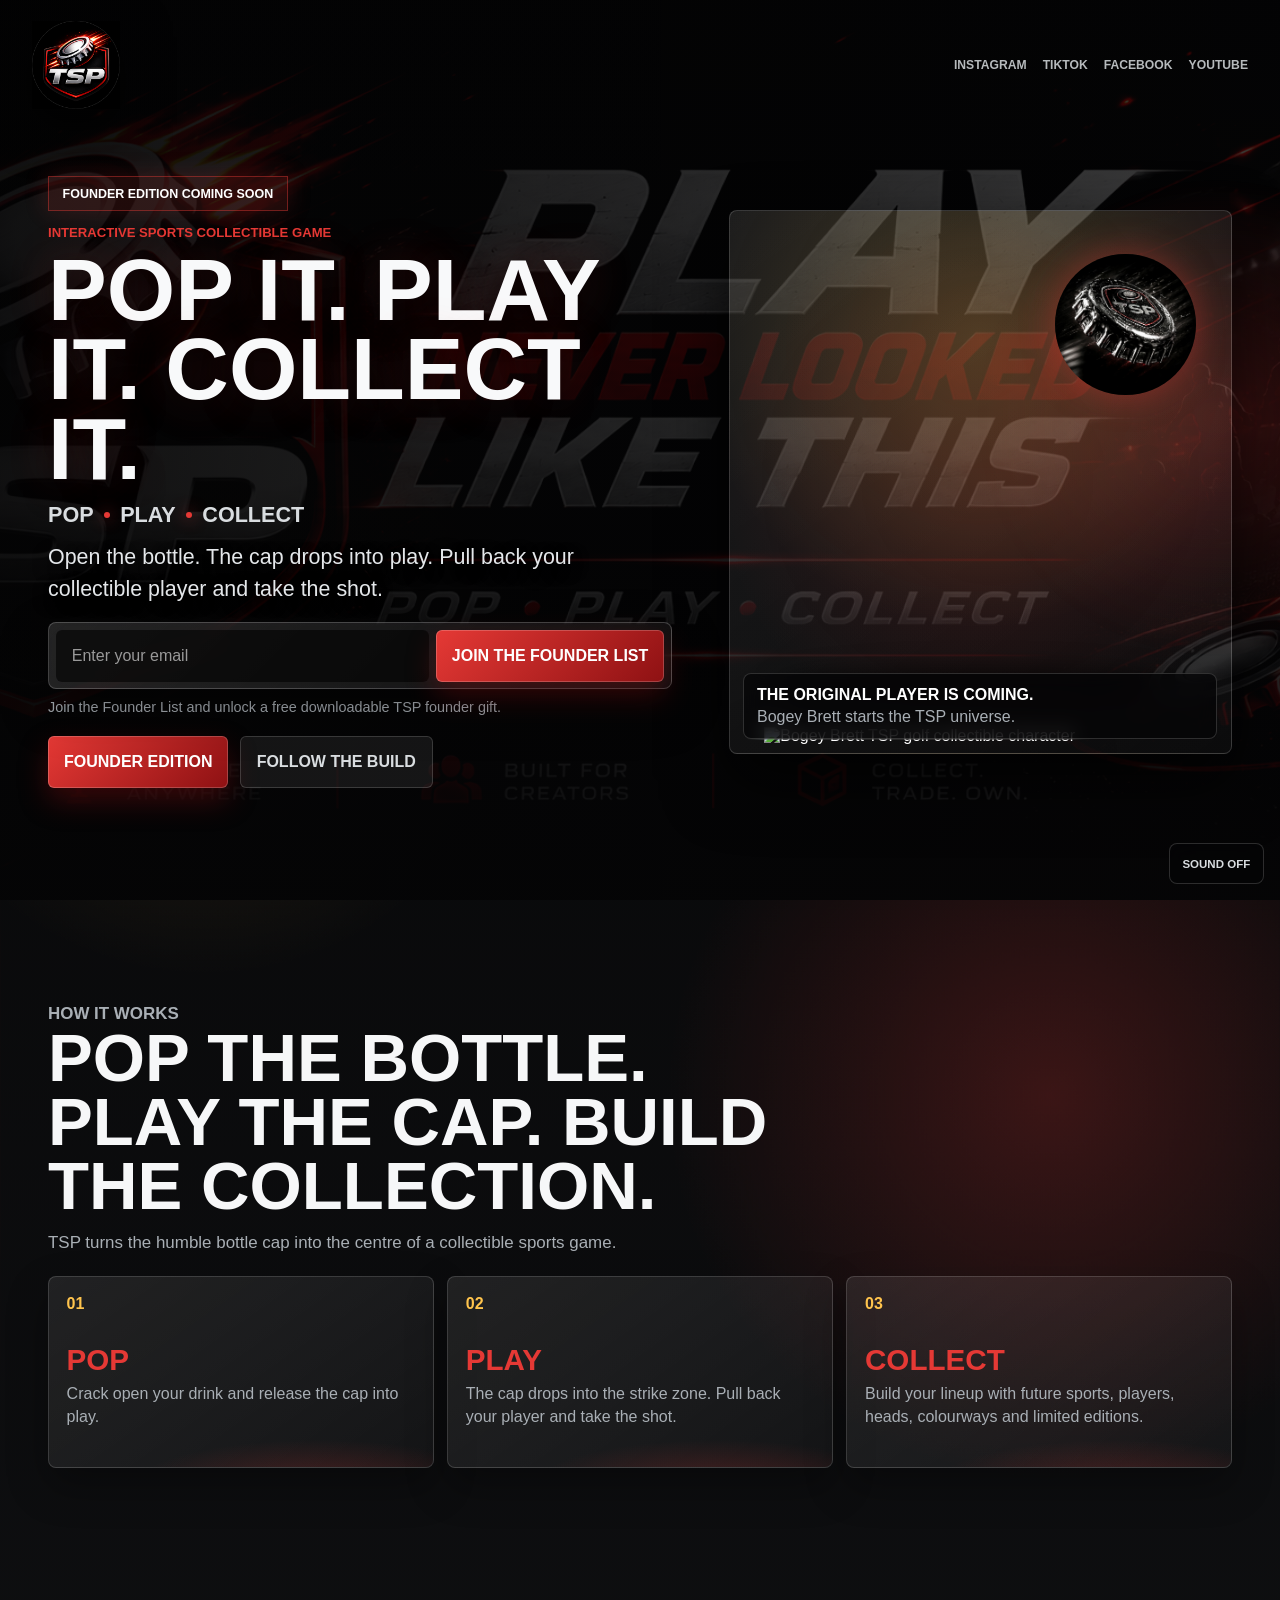
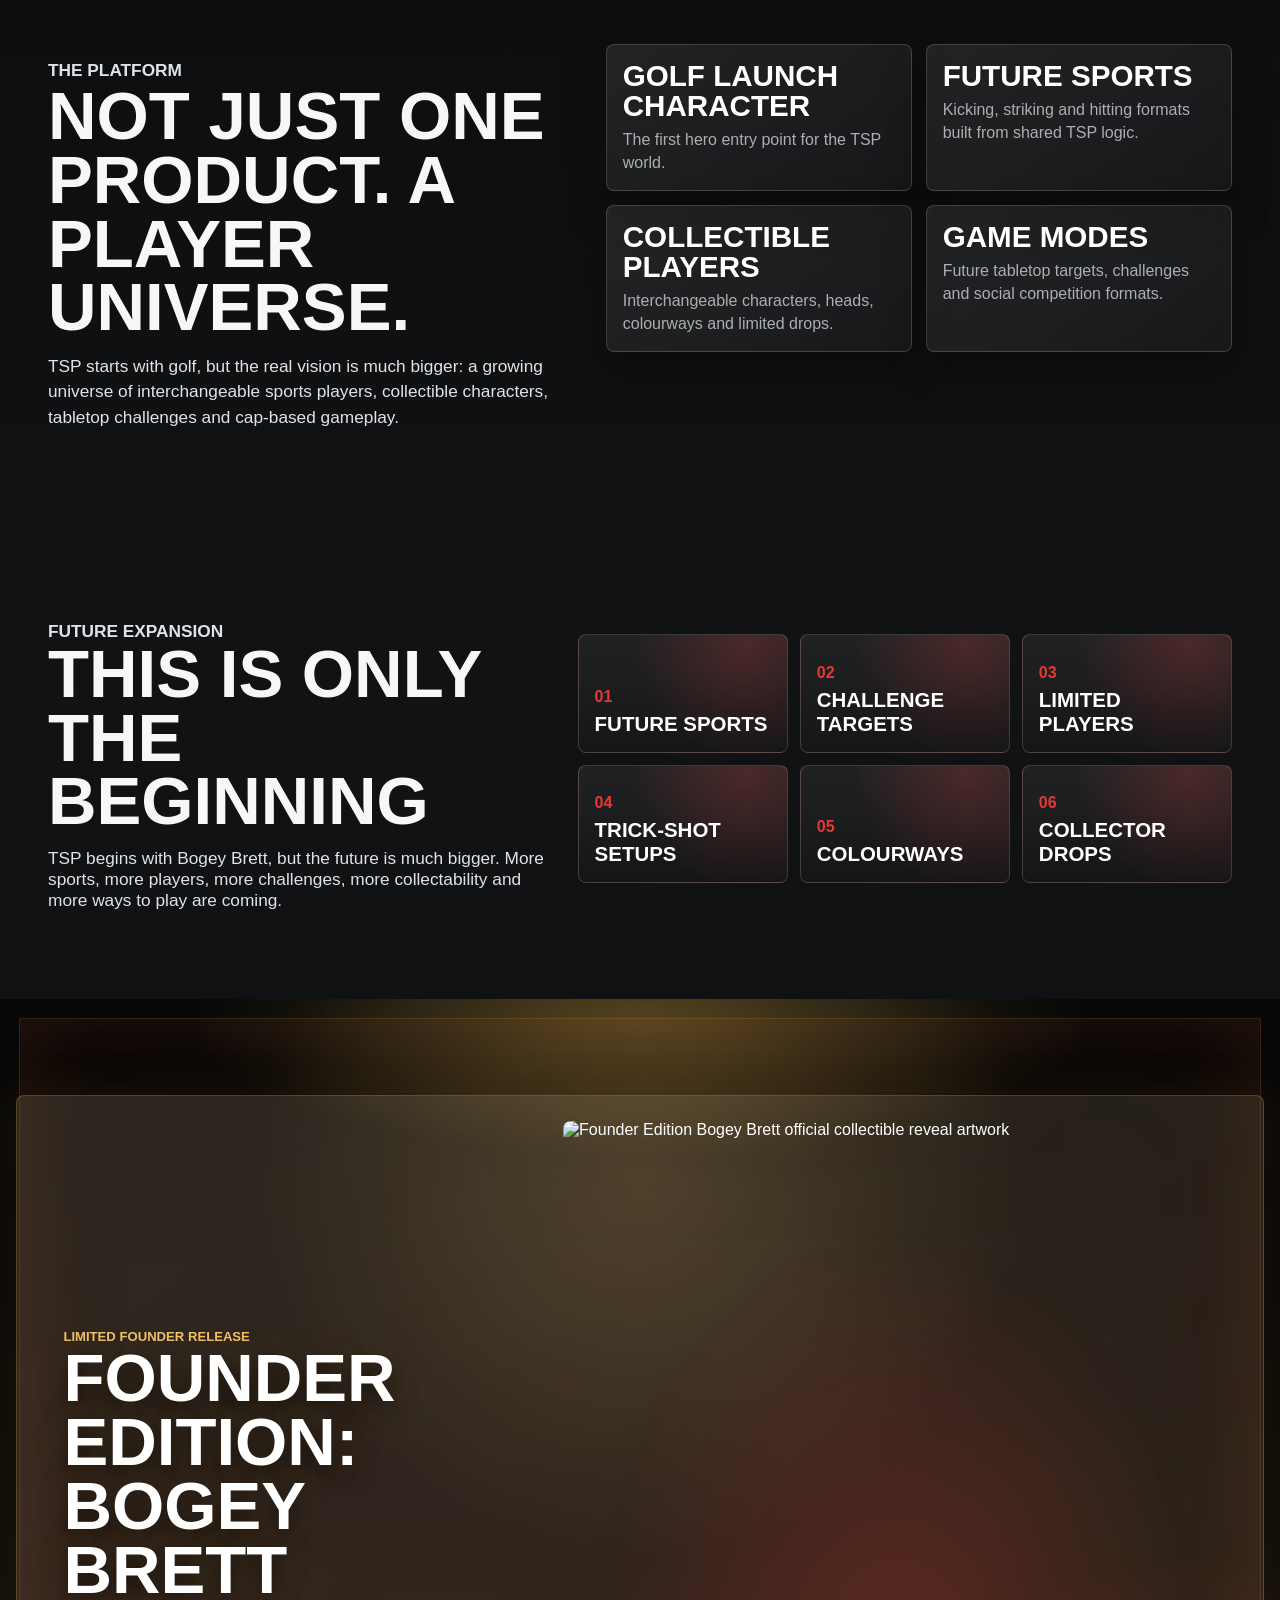
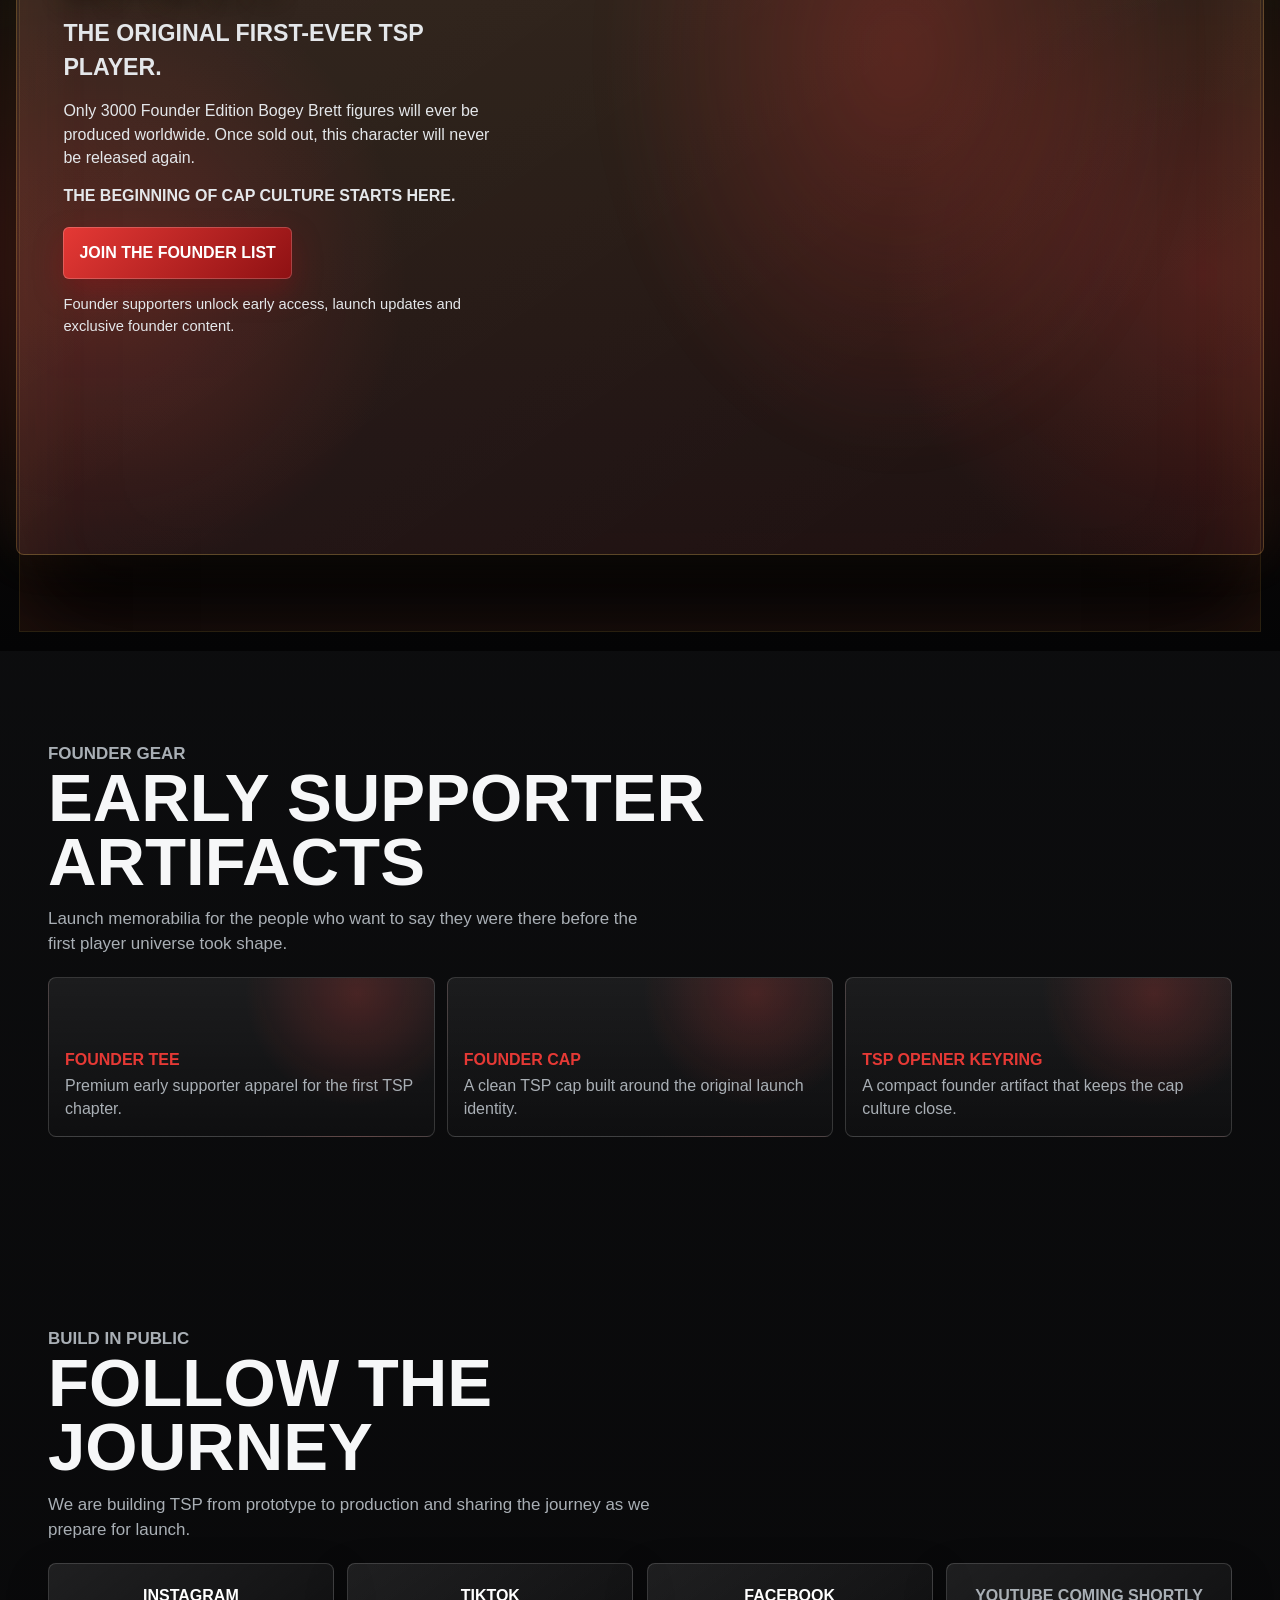
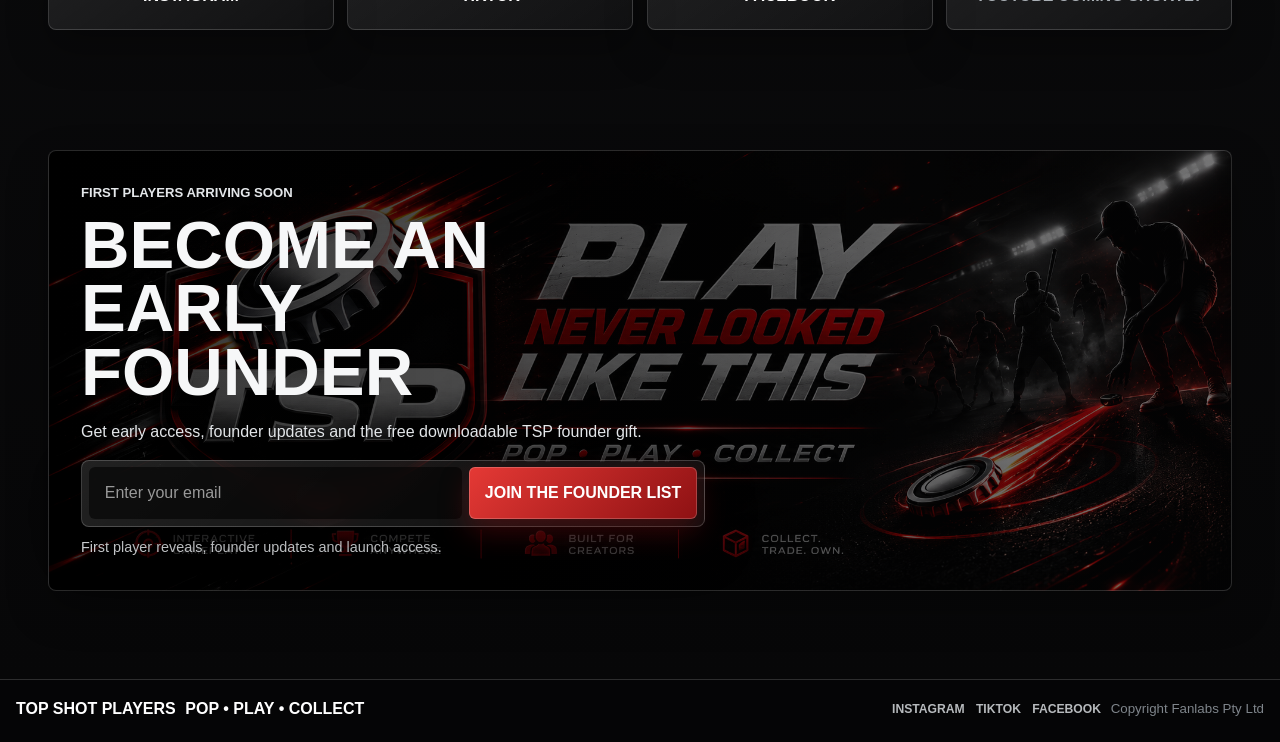
==== commit 63dae332: "Add files via upload" ====
--- a/index.html
+++ b/index.html
@@ -14,9 +14,10 @@
       content="Pop the bottle, play the cap and collect your player universe. Founder Edition coming soon."
     />
     <meta property="og:type" content="website" />
-    <meta property="og:image" content="assets/tsp-cap-culture-banner.png" />
+    <meta property="og:image" content="assets/bogey-brett-official-founder-edition.png" />
     <link rel="preload" href="assets/tsp-shield-cap-logo-large.png" as="image" />
-    <link rel="preload" href="assets/gift-golfer-bogey-brett.png" as="image" />
+    <link rel="preload" href="assets/bogey-brett-limited-edition-launch-transparent-clean.png" as="image" />
+    <link rel="preload" href="assets/bogey-brett-official-founder-edition.webp" as="image" />
     <link rel="stylesheet" href="styles.css" />
   </head>
   <body>
@@ -34,6 +35,7 @@
           <source src="assets/tsp-hero-golf-animation.mp4" type="video/mp4" />
         </video>
         <div class="hero-scrim"></div>
+        <button class="audio-toggle" type="button" data-audio-toggle aria-pressed="false">Sound Off</button>
 
         <header class="site-header">
           <a class="brand-mark" href="/" aria-label="Top Shot Players home">
@@ -51,9 +53,9 @@
           <div class="hero-content">
             <p class="launch-badge">Founder Edition Coming Soon</p>
             <p class="eyebrow">Interactive Sports Collectible Game</p>
-            <h1>A Whole New Sports Collectible Game Is Coming</h1>
+            <h1>Pop It. Play It. Collect It.</h1>
             <p class="brand-line">POP <span></span> PLAY <span></span> COLLECT</p>
-            <p class="subline">Open the bottle. Strike the cap. Build your player universe.</p>
+            <p class="subline">Open the bottle. The cap drops into play. Pull back your collectible player and take the shot.</p>
 
             <form
               class="waitlist-form"
@@ -72,7 +74,7 @@
               <input id="hero-email" name="email" type="email" placeholder="Enter your email" autocomplete="email" required />
               <button type="submit">Join the Founder List</button>
             </form>
-            <p class="form-note" data-form-note>First player reveals, founder updates and launch access.</p>
+            <p class="form-note" data-form-note>Join the Founder List and unlock a free downloadable TSP founder gift.</p>
 
             <div class="hero-actions" aria-label="Landing page actions">
               <a class="text-button" href="#founder">Founder Edition</a>
@@ -82,11 +84,11 @@
 
           <aside class="hero-visual" aria-label="TSP character and cap visual">
             <div class="visual-card">
-              <img class="player-art" src="assets/gift-golfer-bogey-brett.png" alt="Bogey Brett TSP golf collectible character" />
+              <img class="player-art" src="assets/bogey-brett-limited-edition-launch-transparent-clean.png" alt="Bogey Brett TSP golf collectible character" />
               <img class="cap-art" src="assets/tsp-bottle-cap.png" alt="TSP crown bottle cap" />
               <div class="visual-copy">
-                <strong>The cap is now the game.</strong>
-                <span>Open. Strike. Compete. Collect.</span>
+                <strong>The original player is coming.</strong>
+                <span>Bogey Brett starts the TSP universe.</span>
               </div>
             </div>
           </aside>
@@ -96,13 +98,14 @@
       <section class="section explainer" aria-labelledby="explainer-title">
         <div class="section-heading">
           <p class="eyebrow">How It Works</p>
-          <h2 id="explainer-title">Pop the bottle. Play the cap.</h2>
+          <h2 id="explainer-title">Pop the bottle. Play the cap. Build the collection.</h2>
+          <p>TSP turns the humble bottle cap into the centre of a collectible sports game.</p>
         </div>
         <div class="steps-grid">
           <article class="step-card">
             <span class="step-number">01</span>
             <h3>POP</h3>
-            <p>Open your drink and release the cap.</p>
+            <p>Crack open your drink and release the cap into play.</p>
           </article>
           <article class="step-card">
             <span class="step-number">02</span>
@@ -145,20 +148,71 @@
         </div>
       </section>
 
+      <section class="section beginning" aria-labelledby="beginning-title">
+        <div class="beginning-copy">
+          <p class="eyebrow">Future Expansion</p>
+          <h2 id="beginning-title">This is only the beginning</h2>
+          <p>
+            TSP begins with Bogey Brett, but the future is much bigger. More sports, more players, more challenges, more collectability and more ways to play are coming.
+          </p>
+        </div>
+        <div class="future-grid" aria-label="Future TSP universe possibilities">
+          <article><span>01</span><strong>Future sports</strong></article>
+          <article><span>02</span><strong>Challenge targets</strong></article>
+          <article><span>03</span><strong>Limited players</strong></article>
+          <article><span>04</span><strong>Trick-shot setups</strong></article>
+          <article><span>05</span><strong>Colourways</strong></article>
+          <article><span>06</span><strong>Collector drops</strong></article>
+        </div>
+      </section>
+
       <section class="section founder" id="founder" aria-labelledby="founder-title">
-        <div class="founder-card">
-          <div class="edition-mark" aria-hidden="true">
-            <span>Limited</span>
-            <strong>001</strong>
+        <div class="founder-showcase">
+          <div class="founder-copy">
+            <p class="eyebrow">Limited Founder Release</p>
+            <h2 id="founder-title">Founder Edition: Bogey Brett</h2>
+            <p class="founder-subheading">The original first-ever TSP player.</p>
+            <p>
+              Only 3000 Founder Edition Bogey Brett figures will ever be produced worldwide. Once sold out, this character will never be released again.
+            </p>
+            <p class="founder-line">The beginning of Cap Culture starts here.</p>
+            <a class="text-button" href="#join">Join the Founder List</a>
+            <p class="founder-microcopy">Founder supporters unlock early access, launch updates and exclusive founder content.</p>
           </div>
-          <div>
-            <p class="eyebrow">Kickstarter Pre-Launch</p>
-            <h2 id="founder-title">Founder Edition Coming Soon</h2>
-            <p>
-              The first limited TSP release will be built for early supporters, collectors and the people who want to say they were there before it blew up.
-            </p>
-            <a class="text-button" href="#join">Join the Founder List</a>
+          <div class="founder-art-wrap">
+            <picture>
+              <source srcset="assets/bogey-brett-official-founder-edition.webp" type="image/webp" />
+              <img
+                src="assets/bogey-brett-official-founder-edition.png"
+                alt="Founder Edition Bogey Brett official collectible reveal artwork"
+                width="1024"
+                height="1535"
+                loading="lazy"
+              />
+            </picture>
           </div>
+        </div>
+      </section>
+
+      <section class="section gear" aria-labelledby="gear-title">
+        <div class="section-heading">
+          <p class="eyebrow">Founder Gear</p>
+          <h2 id="gear-title">Early supporter artifacts</h2>
+          <p>Launch memorabilia for the people who want to say they were there before the first player universe took shape.</p>
+        </div>
+        <div class="gear-grid">
+          <article>
+            <span>Founder Tee</span>
+            <p>Premium early supporter apparel for the first TSP chapter.</p>
+          </article>
+          <article>
+            <span>Founder Cap</span>
+            <p>A clean TSP cap built around the original launch identity.</p>
+          </article>
+          <article>
+            <span>TSP Opener Keyring</span>
+            <p>A compact founder artifact that keeps the cap culture close.</p>
+          </article>
         </div>
       </section>
 
@@ -179,7 +233,8 @@
       <section class="section final-signup" id="join" aria-labelledby="join-title">
         <div class="signup-panel">
           <p class="eyebrow">First Players Arriving Soon</p>
-          <h2 id="join-title">Own the players. Grow the collection. Grow the CAP CULTURE.</h2>
+          <h2 id="join-title">Become an early founder</h2>
+          <p>Get early access, founder updates and the free downloadable TSP founder gift.</p>
           <form
             class="waitlist-form"
             action="https://formsubmit.co/contact@topshotplayers.com.au"
--- a/styles.css
+++ b/styles.css
@@ -8,6 +8,8 @@
   --red-deep: #8e1113;
   --chrome: #d9dde0;
   --warm: #ffc44d;
+  --gold: #c8943f;
+  --gold-soft: #f1c16a;
   --muted: #a9afb5;
   --line: rgba(255, 255, 255, 0.16);
   --line-strong: rgba(229, 57, 53, 0.42);
@@ -69,7 +71,7 @@
   width: 100%;
   height: 100%;
   object-fit: cover;
-  opacity: 0.5;
+  opacity: 0.64;
   filter: saturate(1.12) contrast(1.14);
   z-index: -4;
 }
@@ -78,13 +80,37 @@
   position: absolute;
   inset: 0;
   background:
-    linear-gradient(0deg, rgba(5, 5, 6, 0.98) 0%, rgba(5, 5, 6, 0.74) 42%, rgba(5, 5, 6, 0.66) 100%),
-    linear-gradient(90deg, rgba(0, 0, 0, 0.86), rgba(0, 0, 0, 0.28));
+    linear-gradient(0deg, rgba(5, 5, 6, 0.9) 0%, rgba(5, 5, 6, 0.62) 42%, rgba(5, 5, 6, 0.55) 100%),
+    linear-gradient(90deg, rgba(0, 0, 0, 0.8), rgba(0, 0, 0, 0.22));
   z-index: -3;
 }
 
-.hero::after,
-.founder::before {
+.audio-toggle {
+  position: absolute;
+  right: 1rem;
+  bottom: 1rem;
+  z-index: 6;
+  min-height: 2.55rem;
+  border: 1px solid var(--line);
+  border-radius: var(--radius);
+  padding: 0 0.8rem;
+  background: rgba(5, 5, 6, 0.72);
+  color: var(--chrome);
+  cursor: pointer;
+  font-size: 0.72rem;
+  font-weight: 900;
+  text-transform: uppercase;
+  backdrop-filter: blur(10px);
+}
+
+.audio-toggle:hover,
+.audio-toggle:focus-visible,
+.audio-toggle[aria-pressed="true"] {
+  border-color: var(--line-strong);
+  color: #fff;
+}
+
+.hero::after {
   content: "";
   position: absolute;
   width: 32rem;
@@ -257,7 +283,7 @@
 .subline,
 .section-heading p,
 .platform-copy p,
-.founder-card p,
+.founder-copy p,
 .signup-panel p,
 .gift-panel p:not(.gift-label) {
   color: #e4e7ea;
@@ -378,7 +404,8 @@
   border: 1px solid var(--line);
   border-radius: var(--radius);
   background:
-    radial-gradient(circle at 50% 24%, rgba(255, 196, 77, 0.18), transparent 18rem),
+    radial-gradient(circle at 50% 24%, rgba(255, 196, 77, 0.2), transparent 18rem),
+    radial-gradient(circle at 52% 50%, rgba(229, 57, 53, 0.16), transparent 17rem),
     linear-gradient(145deg, rgba(255, 255, 255, 0.1), rgba(255, 255, 255, 0.03));
   box-shadow: 0 1.7rem 4rem var(--shadow);
   overflow: hidden;
@@ -398,7 +425,7 @@
   position: absolute;
   left: 50%;
   bottom: 0.5rem;
-  width: min(92%, 27rem);
+  width: min(94%, 27rem);
   transform: translateX(-50%);
   filter: drop-shadow(0 1.4rem 1.6rem rgba(0, 0, 0, 0.58));
 }
@@ -407,7 +434,7 @@
   position: absolute;
   right: 7%;
   top: 8%;
-  width: clamp(4.8rem, 18vw, 7rem);
+  width: clamp(5.8rem, 21vw, 8.8rem);
   aspect-ratio: 1;
   object-fit: cover;
   border-radius: 50%;
@@ -469,7 +496,7 @@
 
 .step-card,
 .platform-grid article,
-.founder-card,
+.founder-showcase,
 .signup-panel,
 .social-card-grid a,
 .social-card-grid span,
@@ -483,6 +510,17 @@
 .step-card {
   min-height: 12rem;
   padding: 1.1rem;
+  position: relative;
+  overflow: hidden;
+}
+
+.step-card::after {
+  content: "";
+  position: absolute;
+  inset: auto -20% -35% 20%;
+  height: 6rem;
+  background: radial-gradient(ellipse, rgba(229, 57, 53, 0.24), transparent 68%);
+  pointer-events: none;
 }
 
 .step-number {
@@ -502,12 +540,14 @@
   line-height: 1.42;
 }
 
-.platform {
+.platform,
+.beginning {
   display: grid;
   gap: 1.2rem;
 }
 
-.platform-copy p {
+.platform-copy p,
+.beginning-copy p {
   margin: 0.9rem 0 0;
   color: #dfe3e6;
   font-size: 1.08rem;
@@ -521,67 +561,198 @@
   padding: 1rem;
 }
 
+.beginning {
+  align-items: center;
+}
+
+.beginning-copy {
+  max-width: 44rem;
+}
+
+.future-grid,
+.gear-grid {
+  display: grid;
+  gap: 0.75rem;
+}
+
+.future-grid {
+  grid-template-columns: repeat(2, minmax(0, 1fr));
+}
+
+.future-grid article,
+.gear-grid article {
+  min-height: 7.4rem;
+  display: grid;
+  align-content: end;
+  gap: 0.35rem;
+  padding: 1rem;
+  border: 1px solid var(--line);
+  border-radius: var(--radius);
+  background:
+    linear-gradient(180deg, rgba(255, 255, 255, 0.07), rgba(255, 255, 255, 0.02)),
+    radial-gradient(circle at 80% 10%, rgba(229, 57, 53, 0.22), transparent 7rem);
+}
+
+.future-grid span,
+.gear-grid span {
+  color: var(--red);
+  font-weight: 900;
+  text-transform: uppercase;
+}
+
+.future-grid strong {
+  font-size: clamp(1rem, 3.8vw, 1.28rem);
+  text-transform: uppercase;
+}
+
+.gear {
+  padding-top: clamp(3rem, 7vw, 4.8rem);
+}
+
+.gear-grid {
+  grid-template-columns: 1fr;
+}
+
+.gear-grid article {
+  min-height: 10rem;
+}
+
+.gear-grid p {
+  margin: 0;
+  color: var(--muted);
+  line-height: 1.42;
+}
+
 .founder {
   width: 100%;
-  padding-left: 1rem;
-  padding-right: 1rem;
+  max-width: none;
+  padding: clamp(3.2rem, 8vw, 6rem) 1rem;
   overflow: hidden;
+  background:
+    radial-gradient(circle at 50% 14%, rgba(241, 193, 106, 0.2), transparent 24rem),
+    radial-gradient(circle at 8% 70%, rgba(229, 57, 53, 0.24), transparent 19rem),
+    radial-gradient(circle at 94% 70%, rgba(229, 57, 53, 0.22), transparent 20rem),
+    linear-gradient(180deg, #070707 0%, #15110c 48%, #050506 100%);
+}
+
+.founder::before,
+.founder::after {
+  content: "";
+  position: absolute;
+  pointer-events: none;
 }
 
 .founder::before {
-  left: -14rem;
-  bottom: -8rem;
-  z-index: 0;
-}
-
-.founder-card {
+  inset: 1.2rem;
+  border: 1px solid rgba(200, 148, 63, 0.2);
+  box-shadow:
+    inset 0 0 5rem rgba(200, 148, 63, 0.08),
+    inset 0 0 8rem rgba(229, 57, 53, 0.08);
+}
+
+.founder::after {
+  left: 50%;
+  top: -8rem;
+  width: min(58rem, 86vw);
+  height: 18rem;
+  transform: translateX(-50%);
+  background: radial-gradient(ellipse, rgba(255, 196, 77, 0.22), transparent 70%);
+  filter: blur(8px);
+}
+
+.founder-showcase {
   position: relative;
   z-index: 1;
-  width: min(74rem, 100%);
+  width: min(82rem, 100%);
   margin: 0 auto;
   display: grid;
-  gap: 1.2rem;
-  padding: clamp(1.2rem, 5vw, 2.2rem);
+  gap: clamp(1.4rem, 4vw, 3rem);
+  padding: clamp(1rem, 3vw, 1.6rem);
+  border-color: rgba(200, 148, 63, 0.32);
   background:
-    linear-gradient(135deg, rgba(229, 57, 53, 0.18), rgba(255, 255, 255, 0.04)),
-    var(--panel-solid);
-}
-
-.founder-card p {
-  max-width: 42rem;
-  margin: 0.9rem 0 1.1rem;
-}
-
-.edition-mark {
-  width: min(12rem, 100%);
-  aspect-ratio: 1;
+    linear-gradient(145deg, rgba(255, 255, 255, 0.08), rgba(255, 255, 255, 0.025)),
+    linear-gradient(180deg, rgba(200, 148, 63, 0.09), rgba(229, 57, 53, 0.08));
+  box-shadow:
+    0 2rem 5rem rgba(0, 0, 0, 0.58),
+    0 0 3rem rgba(200, 148, 63, 0.12);
+}
+
+.founder-copy {
+  display: grid;
+  align-content: center;
+  justify-items: start;
+  padding: clamp(0.4rem, 2vw, 1.3rem);
+}
+
+.founder-copy .eyebrow {
+  color: var(--gold-soft);
+}
+
+.founder-copy h2 {
+  max-width: 11ch;
+  color: #fff;
+  text-shadow:
+    0 0.1em 0.35em rgba(0, 0, 0, 0.8),
+    0 0 2rem rgba(200, 148, 63, 0.22);
+}
+
+.founder-copy p {
+  max-width: 34rem;
+  margin: 0.9rem 0 0;
+}
+
+.founder-subheading {
+  color: #fff;
+  font-size: clamp(1.12rem, 3.8vw, 1.45rem);
+  font-weight: 900;
+  text-transform: uppercase;
+}
+
+.founder-line {
+  color: var(--red);
+  font-weight: 900;
+  text-transform: uppercase;
+}
+
+.founder-microcopy {
+  color: var(--muted);
+  font-size: 0.92rem;
+}
+
+.founder-copy .text-button {
+  margin-top: 1.2rem;
+}
+
+.founder-art-wrap {
+  position: relative;
   display: grid;
   place-items: center;
-  align-content: center;
-  border: 1px solid var(--line-strong);
+  order: -1;
+}
+
+.founder-art-wrap::before {
+  content: "";
+  position: absolute;
+  inset: 8% 2% 2%;
+  border-radius: 50%;
+  background: radial-gradient(ellipse, rgba(229, 57, 53, 0.25), transparent 64%);
+  filter: blur(18px);
+}
+
+.founder-art-wrap picture,
+.founder-art-wrap img {
+  position: relative;
+  z-index: 1;
+  display: block;
+  width: min(100%, 38rem);
+}
+
+.founder-art-wrap img {
+  height: auto;
   border-radius: var(--radius);
-  background:
-    linear-gradient(145deg, rgba(255, 255, 255, 0.16), rgba(255, 255, 255, 0.04)),
-    radial-gradient(circle, rgba(229, 57, 53, 0.2), transparent 70%);
-}
-
-.edition-mark span,
-.edition-mark strong {
-  display: block;
-  text-transform: uppercase;
-  line-height: 1;
-}
-
-.edition-mark span {
-  color: var(--muted);
-  font-size: 0.8rem;
-  font-weight: 900;
-}
-
-.edition-mark strong {
-  margin-top: 0.35rem;
-  color: #fff;
-  font-size: clamp(3rem, 14vw, 5.2rem);
+  filter:
+    drop-shadow(0 1.4rem 2.4rem rgba(0, 0, 0, 0.62))
+    drop-shadow(0 0 1.4rem rgba(200, 148, 63, 0.16));
 }
 
 .social-card-grid {
@@ -864,9 +1035,30 @@
     align-items: start;
   }
 
-  .founder-card {
-    grid-template-columns: 13rem minmax(0, 1fr);
+  .beginning {
+    grid-template-columns: 0.78fr 1fr;
+  }
+
+  .future-grid {
+    grid-template-columns: repeat(3, minmax(0, 1fr));
+  }
+
+  .gear-grid {
+    grid-template-columns: repeat(3, minmax(0, 1fr));
+  }
+
+  .founder-showcase {
+    grid-template-columns: minmax(20rem, 0.82fr) minmax(28rem, 1.18fr);
     align-items: center;
+  }
+
+  .founder-art-wrap {
+    order: 0;
+  }
+
+  .founder-art-wrap picture,
+  .founder-art-wrap img {
+    width: min(100%, 42rem);
   }
 
   .social-card-grid {
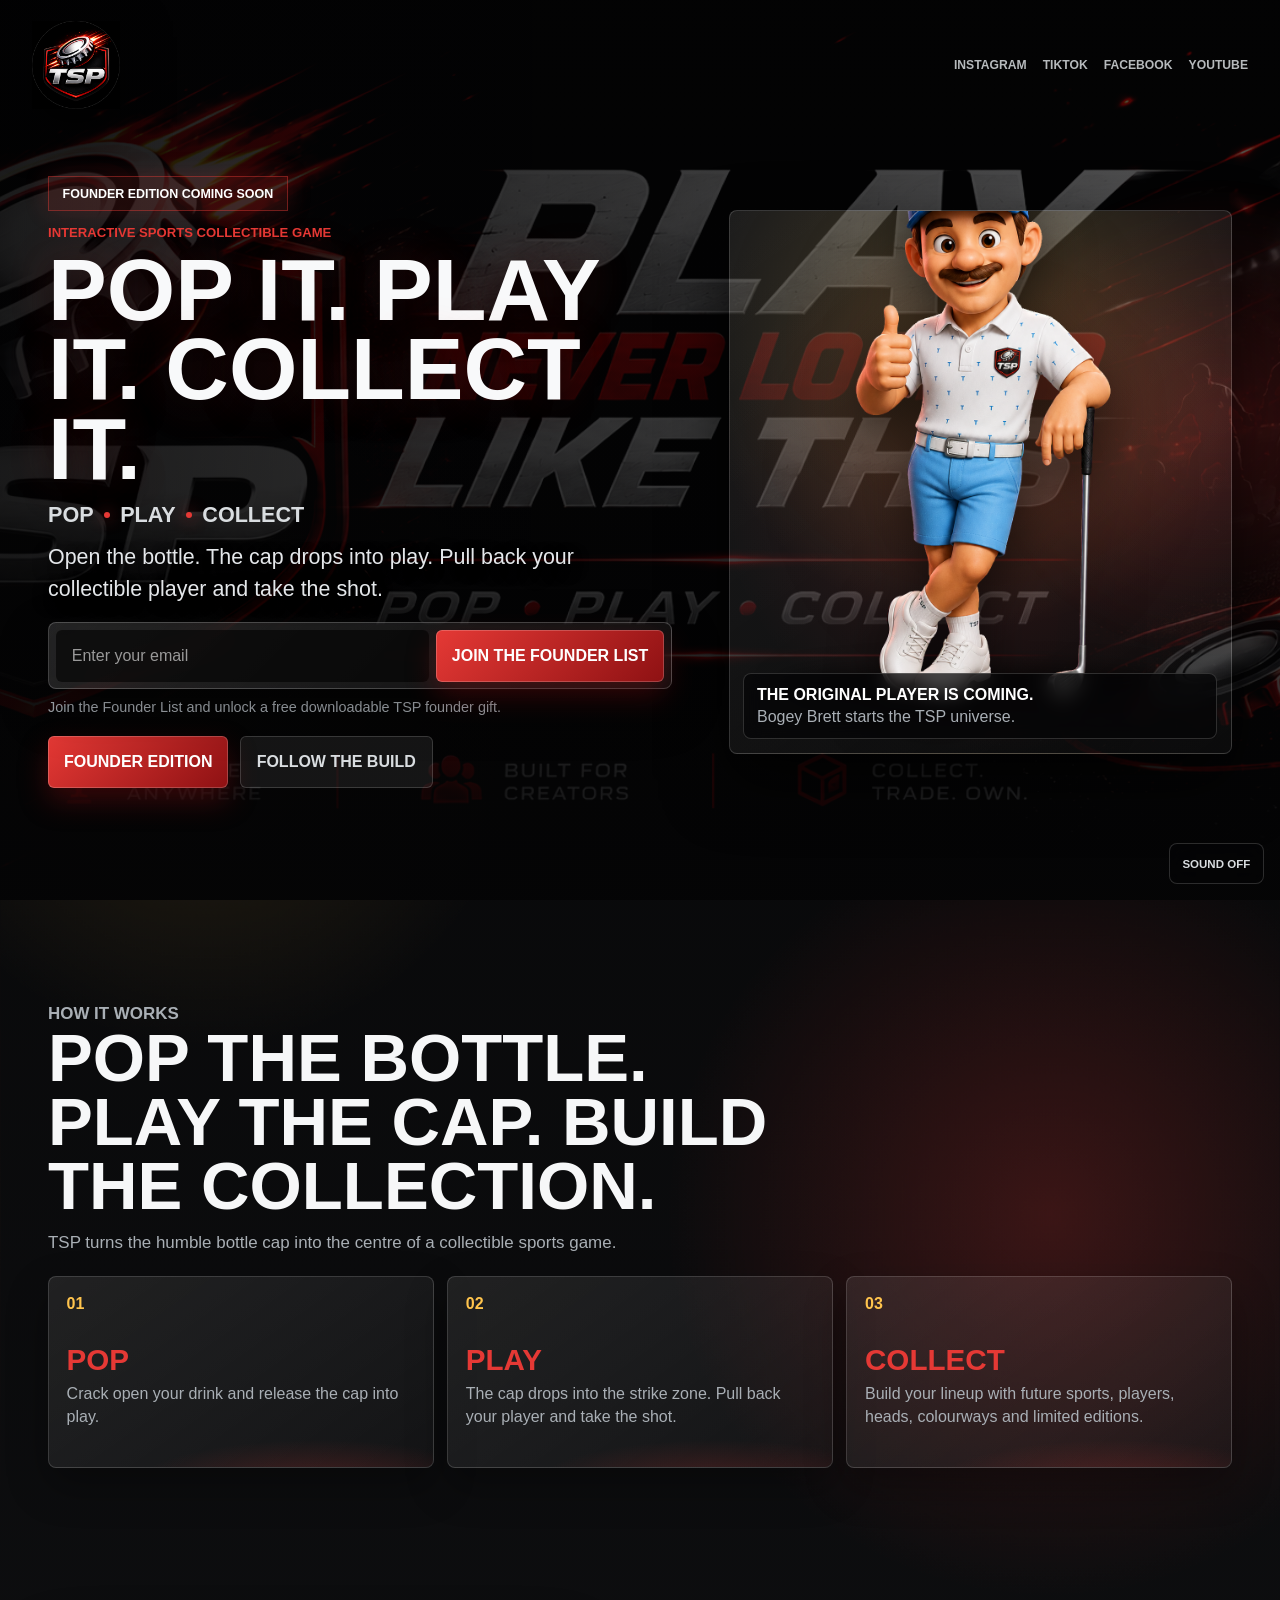
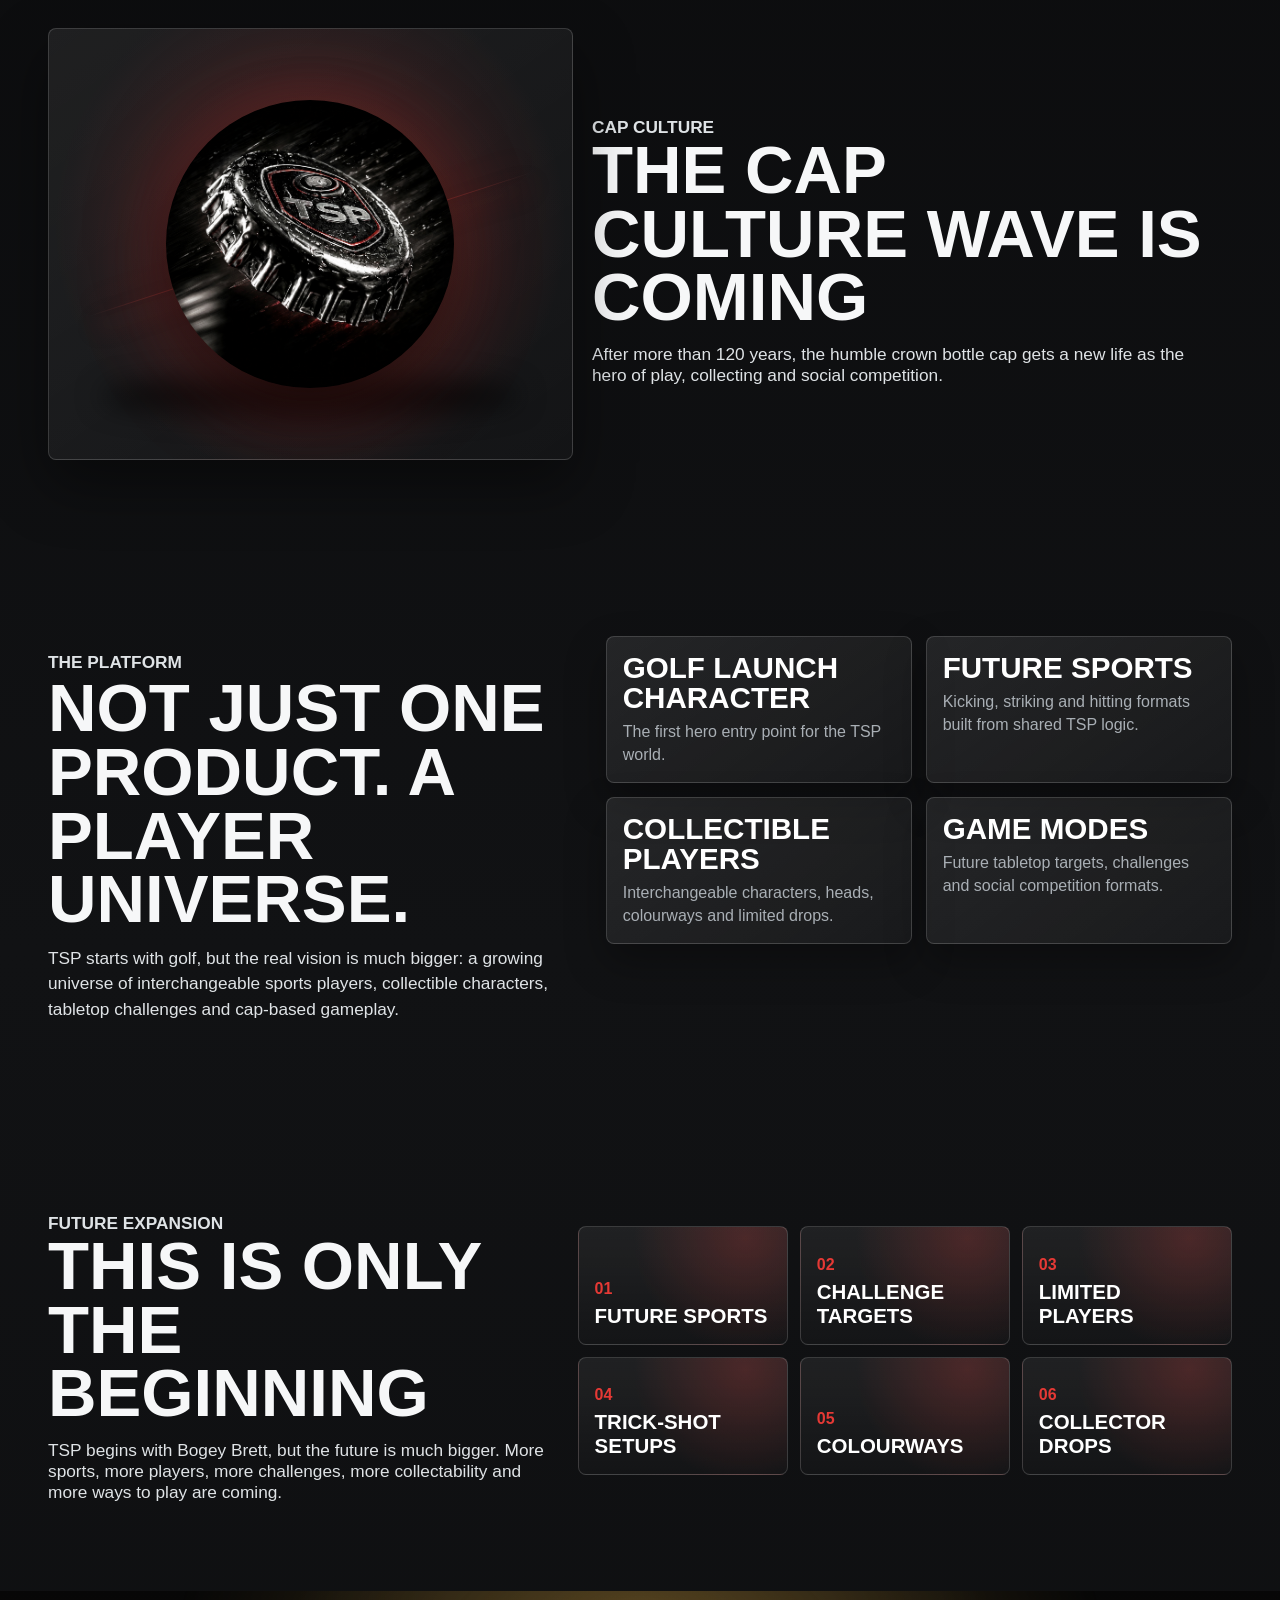
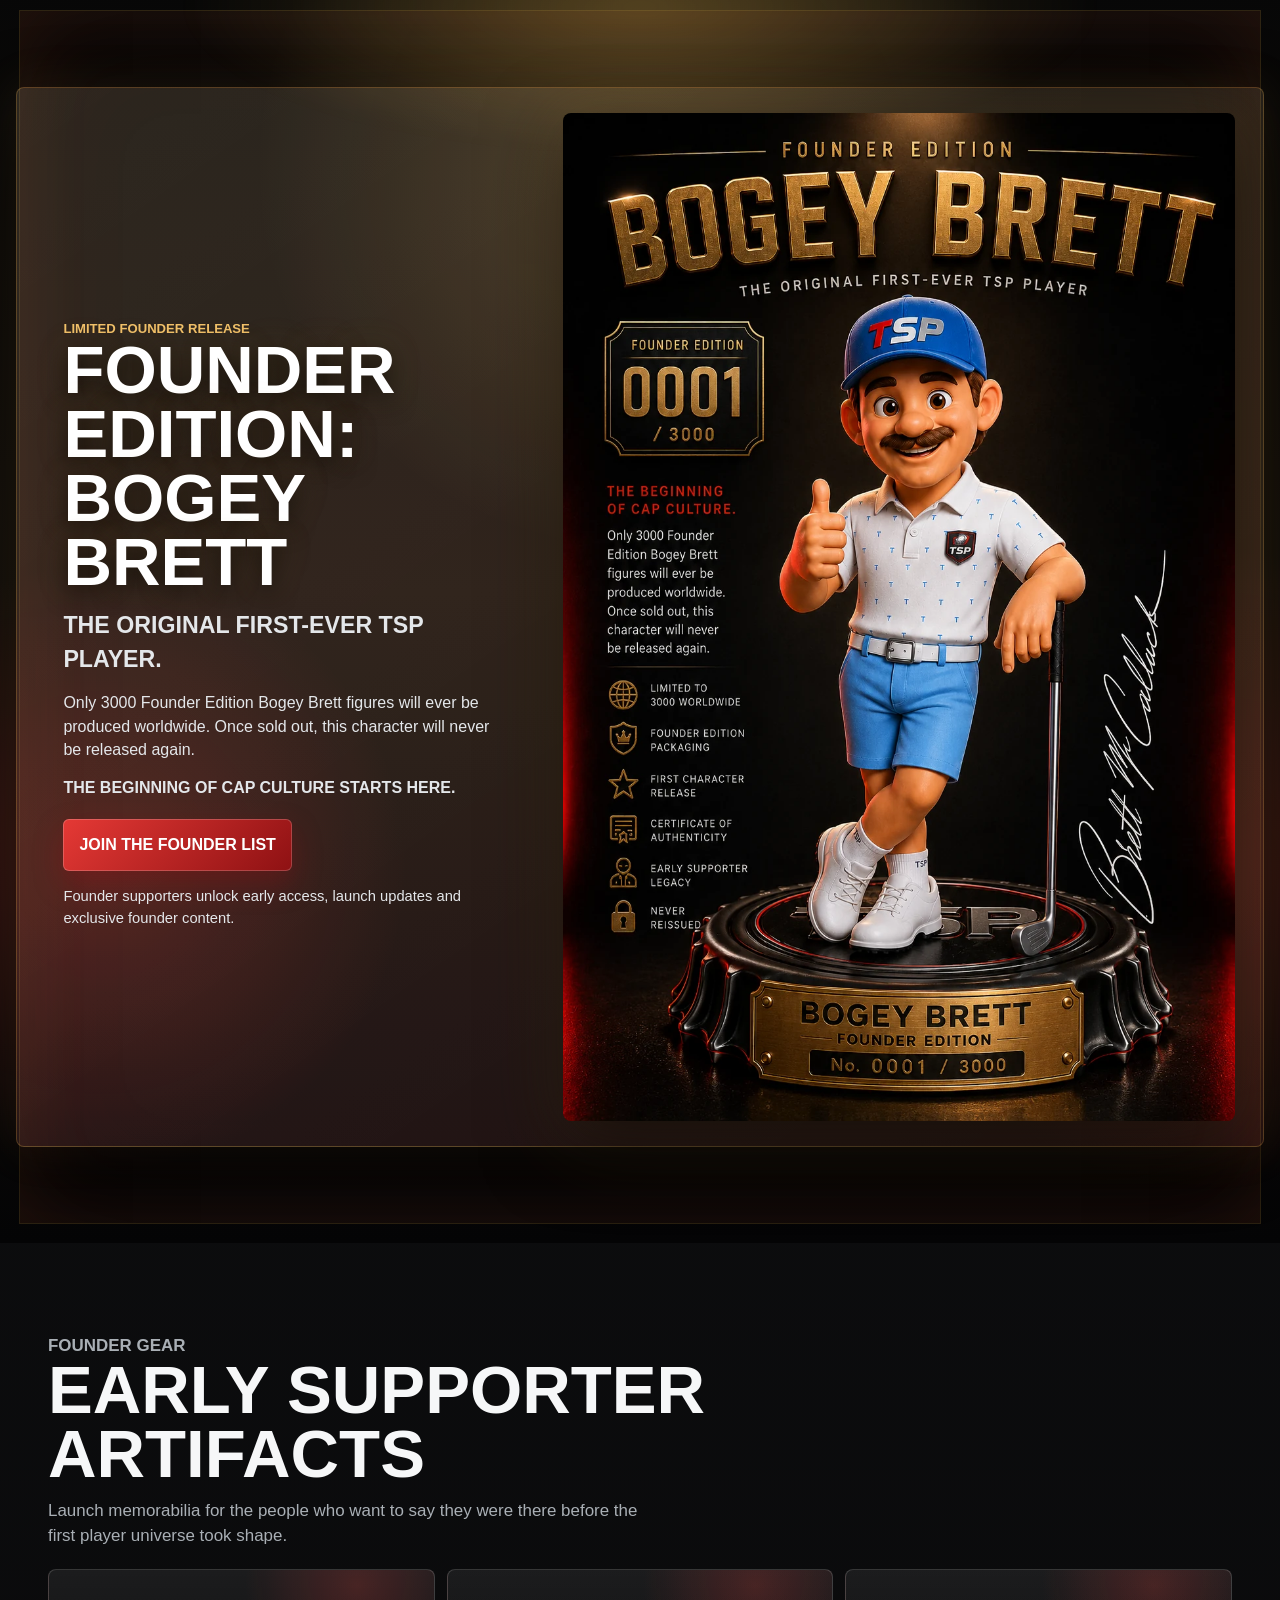
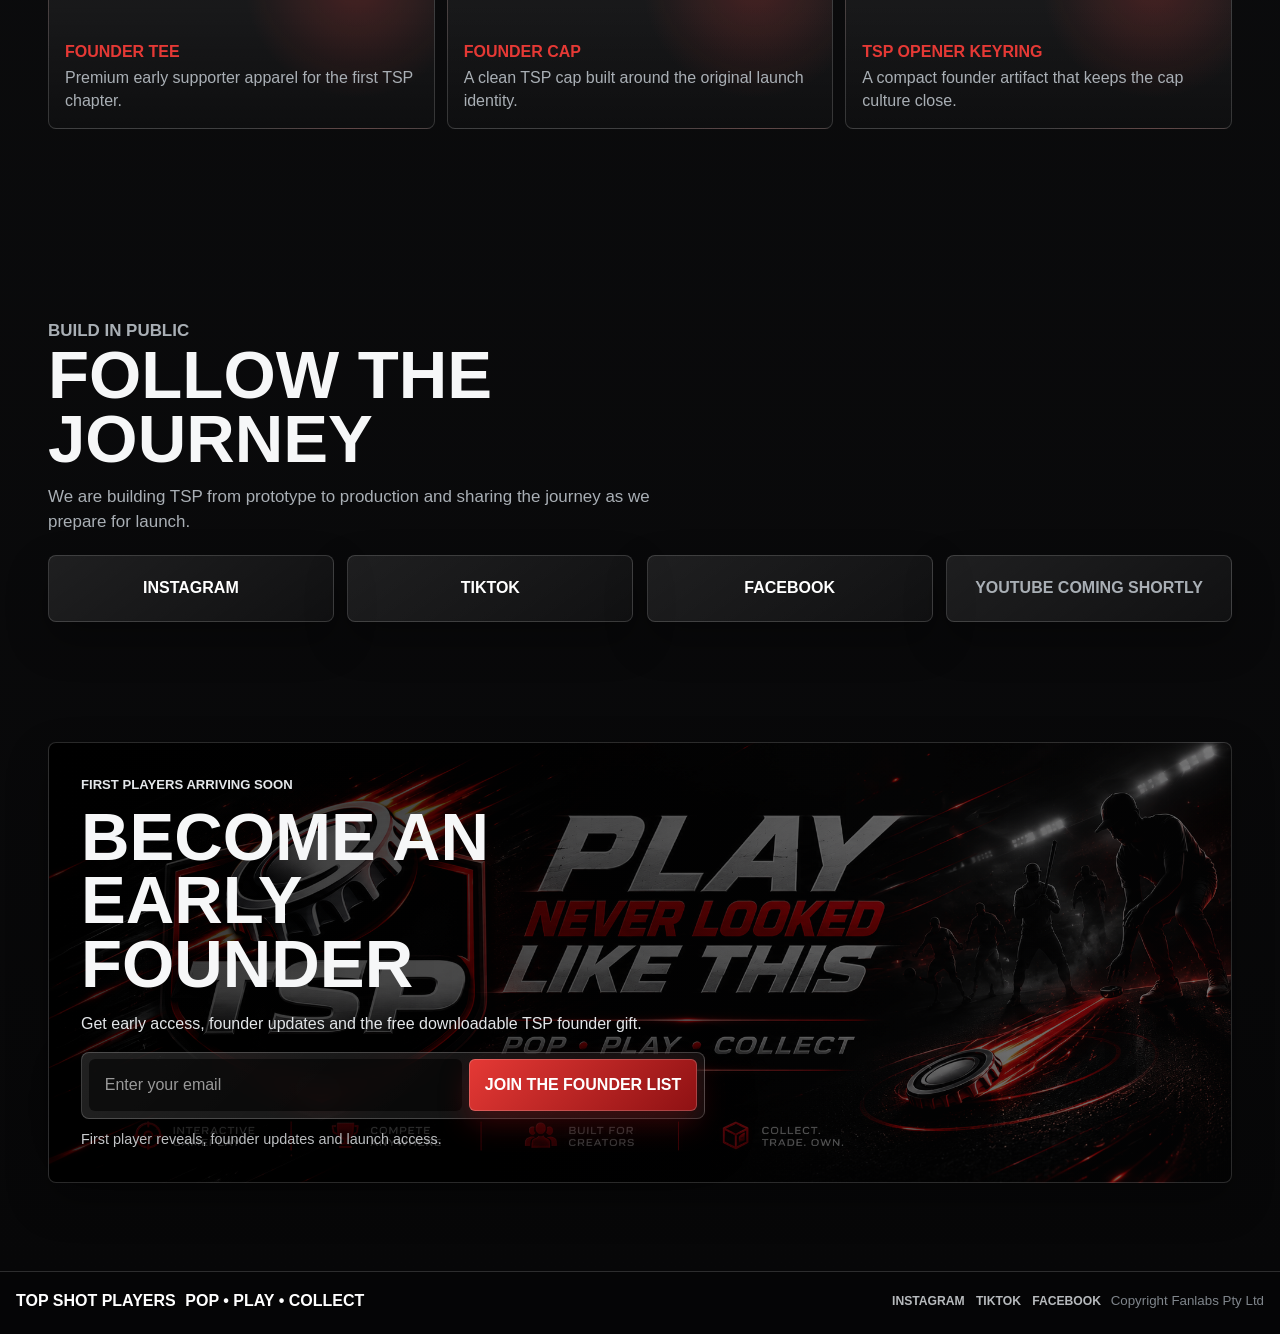
==== commit ab66afaf: "Add expandable Bogey Brett character view" ====
--- a/index.html
+++ b/index.html
@@ -84,8 +84,9 @@
 
           <aside class="hero-visual" aria-label="TSP character and cap visual">
             <div class="visual-card">
-              <img class="player-art" src="assets/bogey-brett-limited-edition-launch-transparent-clean.png" alt="Bogey Brett TSP golf collectible character" />
-              <img class="cap-art" src="assets/tsp-bottle-cap.png" alt="TSP crown bottle cap" />
+              <button class="player-expand" type="button" data-open-player aria-label="Open Bogey Brett larger view">
+                <img class="player-art" src="assets/bogey-brett-limited-edition-launch-transparent-clean.png" alt="Bogey Brett TSP golf collectible character" />
+              </button>
               <div class="visual-copy">
                 <strong>The original player is coming.</strong>
                 <span>Bogey Brett starts the TSP universe.</span>
@@ -117,6 +118,19 @@
             <h3>COLLECT</h3>
             <p>Build your lineup with future sports, players, heads, colourways and limited editions.</p>
           </article>
+        </div>
+      </section>
+
+      <section class="section cap-culture" aria-labelledby="cap-culture-title">
+        <div class="cap-culture-art">
+          <img src="assets/tsp-bottle-cap.png" alt="TSP crown bottle cap" />
+        </div>
+        <div class="cap-culture-copy">
+          <p class="eyebrow">Cap Culture</p>
+          <h2 id="cap-culture-title">The Cap Culture wave is coming</h2>
+          <p>
+            After more than 120 years, the humble crown bottle cap gets a new life as the hero of play, collecting and social competition.
+          </p>
         </div>
       </section>
 
@@ -267,6 +281,10 @@
       </nav>
       <small>Copyright Fanlabs Pty Ltd</small>
     </footer>
+    <div class="player-modal" data-player-modal hidden>
+      <button class="modal-close" type="button" data-close-player aria-label="Close larger Bogey Brett view">Close</button>
+      <img src="assets/bogey-brett-limited-edition-launch-transparent-clean.png" alt="Bogey Brett TSP golf collectible character larger view" />
+    </div>
     <script src="script.js?v=3"></script>
   </body>
 </html>
--- a/styles.css
+++ b/styles.css
@@ -38,6 +38,10 @@
   overflow-x: hidden;
 }
 
+body.modal-open {
+  overflow: hidden;
+}
+
 button,
 input {
   font: inherit;
@@ -71,7 +75,7 @@
   width: 100%;
   height: 100%;
   object-fit: cover;
-  opacity: 0.64;
+  opacity: 0.74;
   filter: saturate(1.12) contrast(1.14);
   z-index: -4;
 }
@@ -80,8 +84,8 @@
   position: absolute;
   inset: 0;
   background:
-    linear-gradient(0deg, rgba(5, 5, 6, 0.9) 0%, rgba(5, 5, 6, 0.62) 42%, rgba(5, 5, 6, 0.55) 100%),
-    linear-gradient(90deg, rgba(0, 0, 0, 0.8), rgba(0, 0, 0, 0.22));
+    linear-gradient(0deg, rgba(5, 5, 6, 0.84) 0%, rgba(5, 5, 6, 0.54) 42%, rgba(5, 5, 6, 0.48) 100%),
+    linear-gradient(90deg, rgba(0, 0, 0, 0.74), rgba(0, 0, 0, 0.16));
   z-index: -3;
 }
 
@@ -409,6 +413,7 @@
     linear-gradient(145deg, rgba(255, 255, 255, 0.1), rgba(255, 255, 255, 0.03));
   box-shadow: 0 1.7rem 4rem var(--shadow);
   overflow: hidden;
+  transition: transform 220ms ease, border-color 220ms ease, box-shadow 220ms ease;
 }
 
 .visual-card::before {
@@ -421,25 +426,45 @@
   filter: blur(12px);
 }
 
-.player-art {
+.player-expand {
   position: absolute;
   left: 50%;
   bottom: 0.5rem;
   width: min(94%, 27rem);
+  padding: 0;
+  border: 0;
+  background: transparent;
+  cursor: zoom-in;
+  transform-origin: 50% 84%;
   transform: translateX(-50%);
+}
+
+.player-art {
+  display: block;
+  width: 100%;
   filter: drop-shadow(0 1.4rem 1.6rem rgba(0, 0, 0, 0.58));
-}
-
-.cap-art {
-  position: absolute;
-  right: 7%;
-  top: 8%;
-  width: clamp(5.8rem, 21vw, 8.8rem);
-  aspect-ratio: 1;
-  object-fit: cover;
-  border-radius: 50%;
-  box-shadow: 0 0 2.2rem rgba(229, 57, 53, 0.42);
-  animation: cap-drift 4.5s ease-in-out infinite alternate;
+  transition: filter 220ms ease;
+}
+
+.visual-card:hover,
+.visual-card:focus-within {
+  border-color: rgba(229, 57, 53, 0.55);
+  box-shadow:
+    0 1.9rem 4.4rem var(--shadow),
+    0 0 2.4rem rgba(229, 57, 53, 0.18);
+  transform: translateY(-3px);
+}
+
+.visual-card:hover .player-expand,
+.visual-card:focus-within .player-expand {
+  animation: brett-wave 920ms cubic-bezier(0.2, 0.8, 0.2, 1) both;
+}
+
+.visual-card:hover .player-art,
+.visual-card:focus-within .player-art {
+  filter:
+    drop-shadow(0 1.4rem 1.6rem rgba(0, 0, 0, 0.58))
+    drop-shadow(0 0 1.8rem rgba(229, 57, 53, 0.16));
 }
 
 .visual-copy {
@@ -541,13 +566,15 @@
 }
 
 .platform,
-.beginning {
+.beginning,
+.cap-culture {
   display: grid;
   gap: 1.2rem;
 }
 
 .platform-copy p,
-.beginning-copy p {
+.beginning-copy p,
+.cap-culture-copy p {
   margin: 0.9rem 0 0;
   color: #dfe3e6;
   font-size: 1.08rem;
@@ -559,6 +586,66 @@
 
 .platform-grid article {
   padding: 1rem;
+}
+
+.cap-culture {
+  align-items: center;
+  padding-top: clamp(2rem, 6vw, 4.5rem);
+}
+
+.cap-culture-art {
+  position: relative;
+  min-height: clamp(16rem, 56vw, 27rem);
+  display: grid;
+  place-items: center;
+  overflow: hidden;
+  border: 1px solid var(--line);
+  border-radius: var(--radius);
+  background:
+    radial-gradient(circle at 50% 46%, rgba(229, 57, 53, 0.28), transparent 16rem),
+    radial-gradient(circle at 52% 52%, rgba(255, 196, 77, 0.16), transparent 10rem),
+    linear-gradient(145deg, rgba(255, 255, 255, 0.08), rgba(255, 255, 255, 0.025));
+  box-shadow: 0 1.5rem 3.8rem rgba(0, 0, 0, 0.42);
+}
+
+.cap-culture-art::before,
+.cap-culture-art::after {
+  content: "";
+  position: absolute;
+  pointer-events: none;
+}
+
+.cap-culture-art::before {
+  width: 88%;
+  height: 1px;
+  background: linear-gradient(90deg, transparent, rgba(229, 57, 53, 0.85), transparent);
+  transform: rotate(-18deg);
+  box-shadow:
+    0 0.8rem 1.4rem rgba(229, 57, 53, 0.5),
+    0 -0.8rem 1.4rem rgba(229, 57, 53, 0.32);
+}
+
+.cap-culture-art::after {
+  inset: auto 10% 10%;
+  height: 2.5rem;
+  border-radius: 50%;
+  background: rgba(0, 0, 0, 0.64);
+  filter: blur(14px);
+}
+
+.cap-culture-art img {
+  position: relative;
+  z-index: 1;
+  width: min(68%, 18rem);
+  border-radius: 50%;
+  filter:
+    drop-shadow(0 1.5rem 1.8rem rgba(0, 0, 0, 0.62))
+    drop-shadow(0 0 2rem rgba(229, 57, 53, 0.3));
+  animation: cap-drift 4.5s ease-in-out infinite alternate;
+}
+
+.cap-culture-copy {
+  max-width: 39rem;
 }
 
 .beginning {
@@ -900,13 +987,28 @@
   text-decoration: none;
 }
 
+.gift-options {
+  display: grid;
+  gap: 0.85rem;
+}
+
 .gift-preview {
   display: block;
   overflow: hidden;
   border: 1px solid rgba(255, 255, 255, 0.16);
   border-radius: var(--radius);
   background: #08090a;
+}
+
+.gift-preview-wide {
   aspect-ratio: 16 / 7;
+}
+
+.gift-preview-character {
+  aspect-ratio: 4 / 5;
+  background:
+    radial-gradient(circle at 50% 18%, rgba(229, 57, 53, 0.22), transparent 12rem),
+    #08090a;
 }
 
 .gift-preview img {
@@ -919,6 +1021,10 @@
   transition: transform 180ms ease, opacity 180ms ease;
 }
 
+.gift-preview-character img {
+  object-fit: contain;
+}
+
 .gift-feature:hover img,
 .gift-feature:focus-visible img {
   transform: scale(1.015);
@@ -942,6 +1048,47 @@
   letter-spacing: 0;
 }
 
+.player-modal {
+  position: fixed;
+  inset: 0;
+  z-index: 50;
+  display: grid;
+  place-items: center;
+  padding: 1.2rem;
+  background:
+    radial-gradient(circle at 50% 32%, rgba(229, 57, 53, 0.2), transparent 28rem),
+    rgba(0, 0, 0, 0.88);
+  backdrop-filter: blur(12px);
+}
+
+.player-modal[hidden] {
+  display: none;
+}
+
+.player-modal img {
+  max-width: min(92vw, 42rem);
+  max-height: 86vh;
+  object-fit: contain;
+  filter:
+    drop-shadow(0 2rem 2.8rem rgba(0, 0, 0, 0.7))
+    drop-shadow(0 0 2rem rgba(229, 57, 53, 0.18));
+}
+
+.modal-close {
+  position: fixed;
+  right: 1rem;
+  top: 1rem;
+  min-height: 2.8rem;
+  border: 1px solid var(--line);
+  border-radius: var(--radius);
+  padding: 0 0.9rem;
+  background: rgba(5, 5, 6, 0.82);
+  color: #fff;
+  cursor: pointer;
+  font-weight: 900;
+  text-transform: uppercase;
+}
+
 @keyframes soft-pulse {
   from {
     opacity: 0.45;
@@ -961,6 +1108,28 @@
 
   to {
     transform: translate3d(-0.5rem, 0.35rem, 0) rotate(5deg);
+  }
+}
+
+@keyframes brett-wave {
+  0% {
+    transform: translateX(-50%) translateY(0) rotate(0deg) scale(1);
+  }
+
+  22% {
+    transform: translateX(-50%) translateY(-0.6rem) rotate(-2deg) scale(1.025);
+  }
+
+  46% {
+    transform: translateX(-50%) translateY(-0.28rem) rotate(2.2deg) scale(1.018);
+  }
+
+  70% {
+    transform: translateX(-50%) translateY(-0.45rem) rotate(-1.2deg) scale(1.022);
+  }
+
+  100% {
+    transform: translateX(-50%) translateY(0) rotate(0deg) scale(1);
   }
 }
 
@@ -1001,6 +1170,11 @@
   .site-footer nav {
     justify-self: end;
   }
+
+  .gift-options {
+    grid-template-columns: minmax(0, 1.45fr) minmax(12rem, 0.75fr);
+    align-items: start;
+  }
 }
 
 @media (min-width: 900px) {
@@ -1035,6 +1209,10 @@
     align-items: start;
   }
 
+  .cap-culture {
+    grid-template-columns: minmax(20rem, 0.82fr) minmax(0, 1fr);
+  }
+
   .beginning {
     grid-template-columns: 0.78fr 1fr;
   }
@@ -1098,19 +1276,20 @@
   }
 
   .hero-visual {
-    min-height: 17.4rem;
+    min-height: 25.5rem;
   }
 
   .visual-card {
-    min-height: 17.4rem;
+    min-height: 25.5rem;
   }
 
   .player-art {
-    width: min(82%, 19rem);
-  }
-
-  .cap-art {
-    width: 4.4rem;
+    width: 100%;
+  }
+
+  .player-expand {
+    width: min(108%, 24rem);
+    bottom: 4.4rem;
   }
 
   .visual-copy {
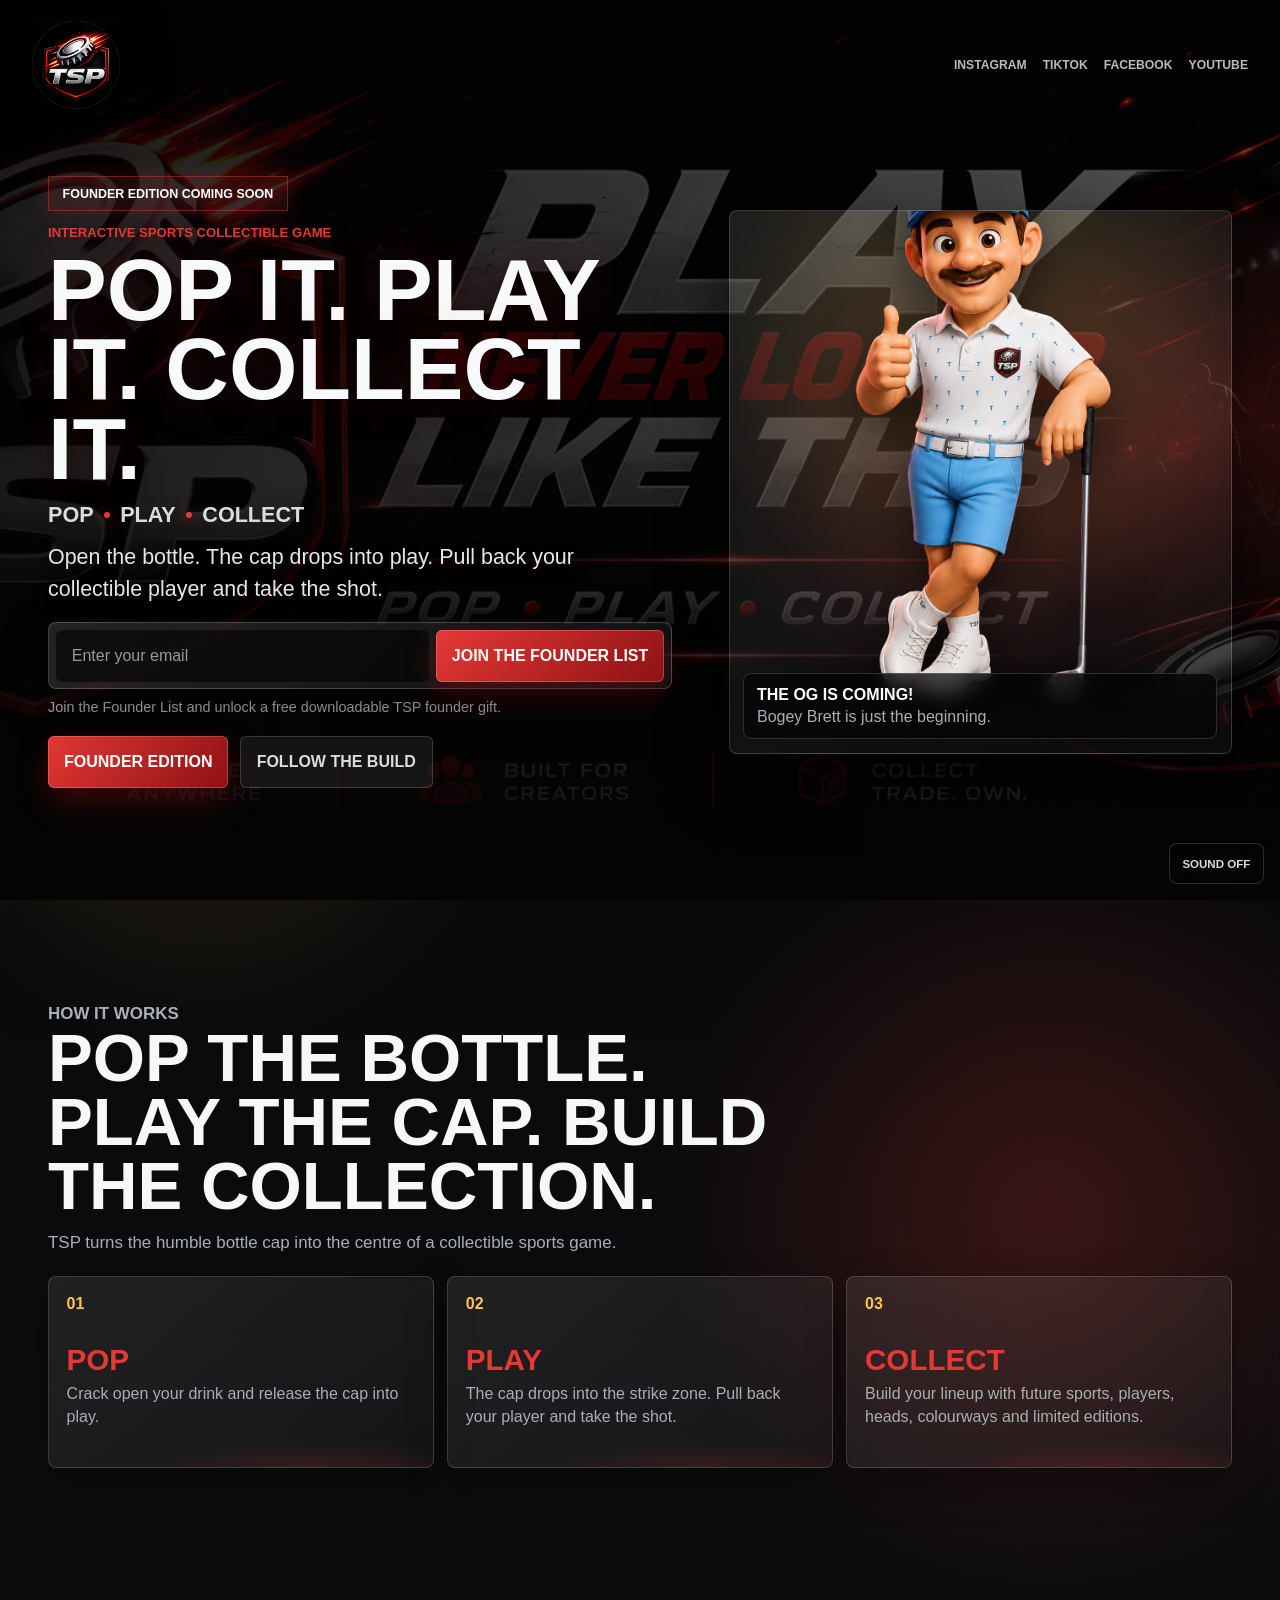
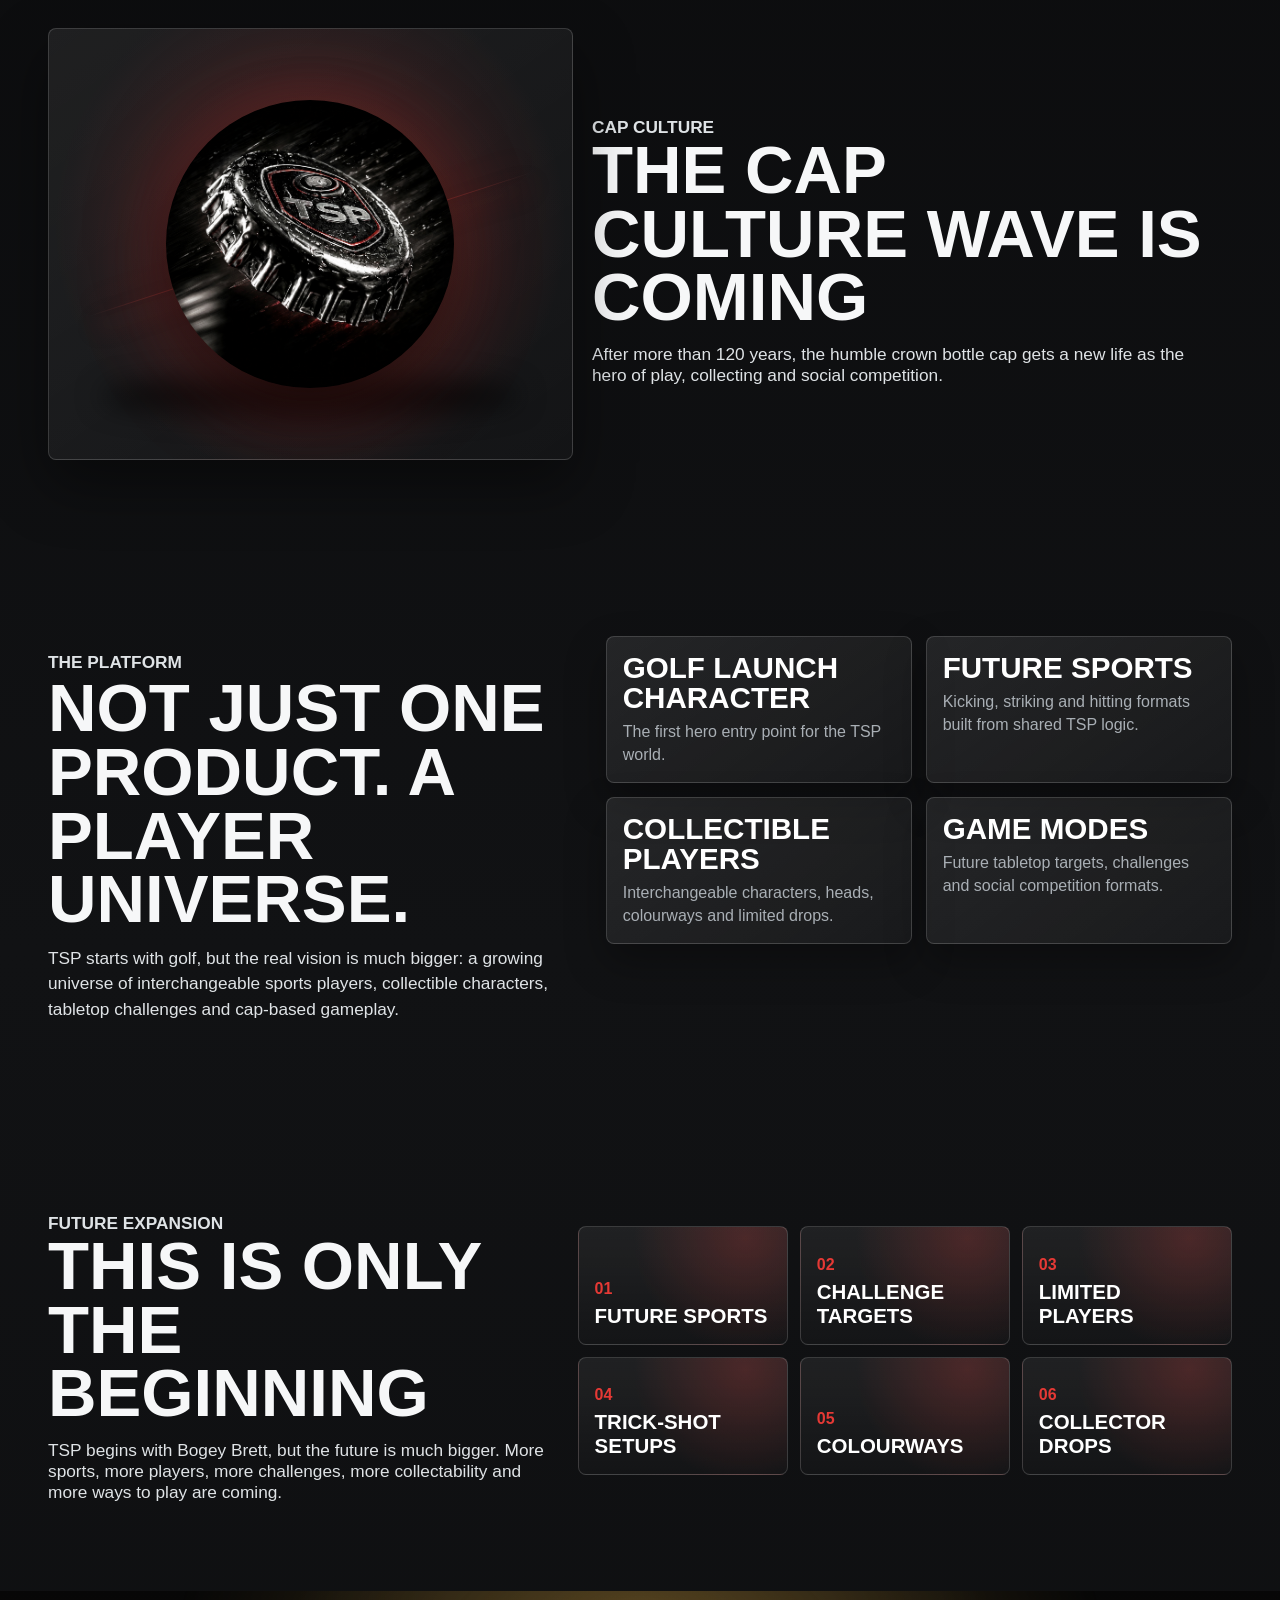
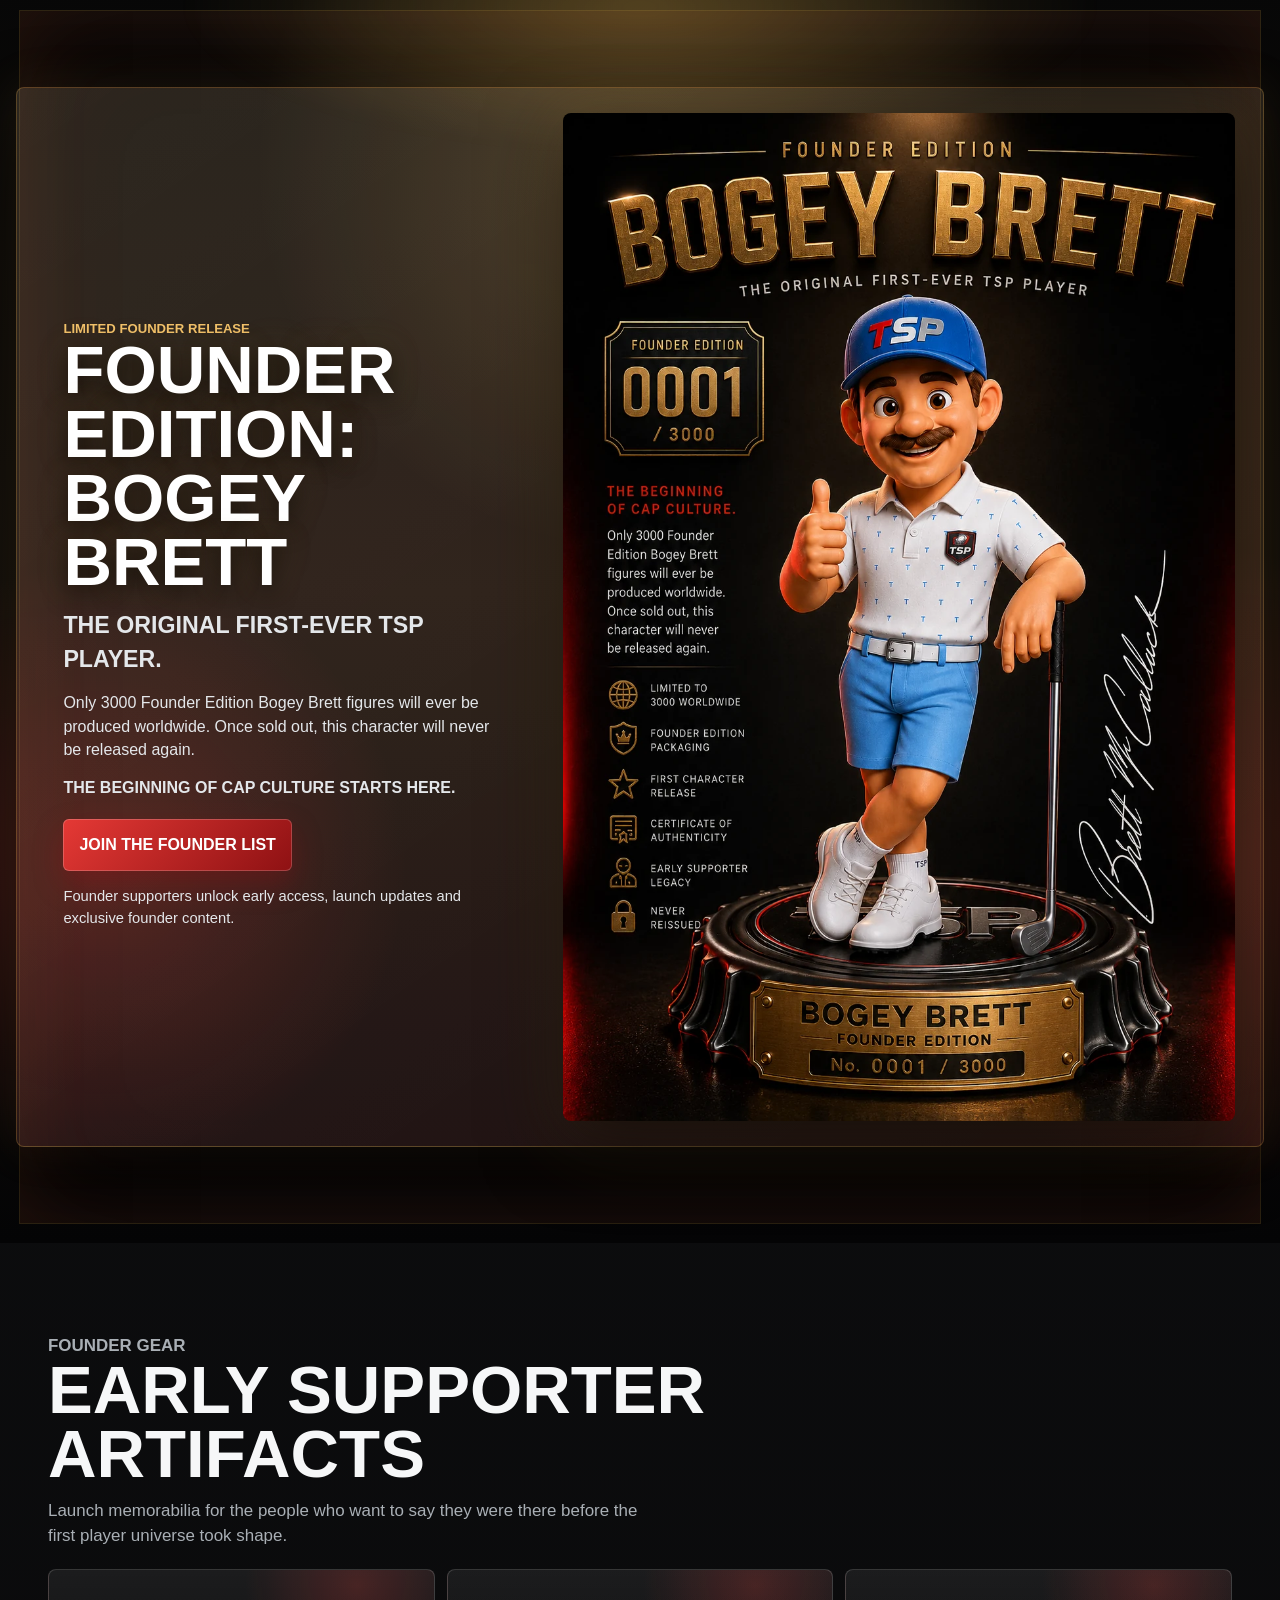
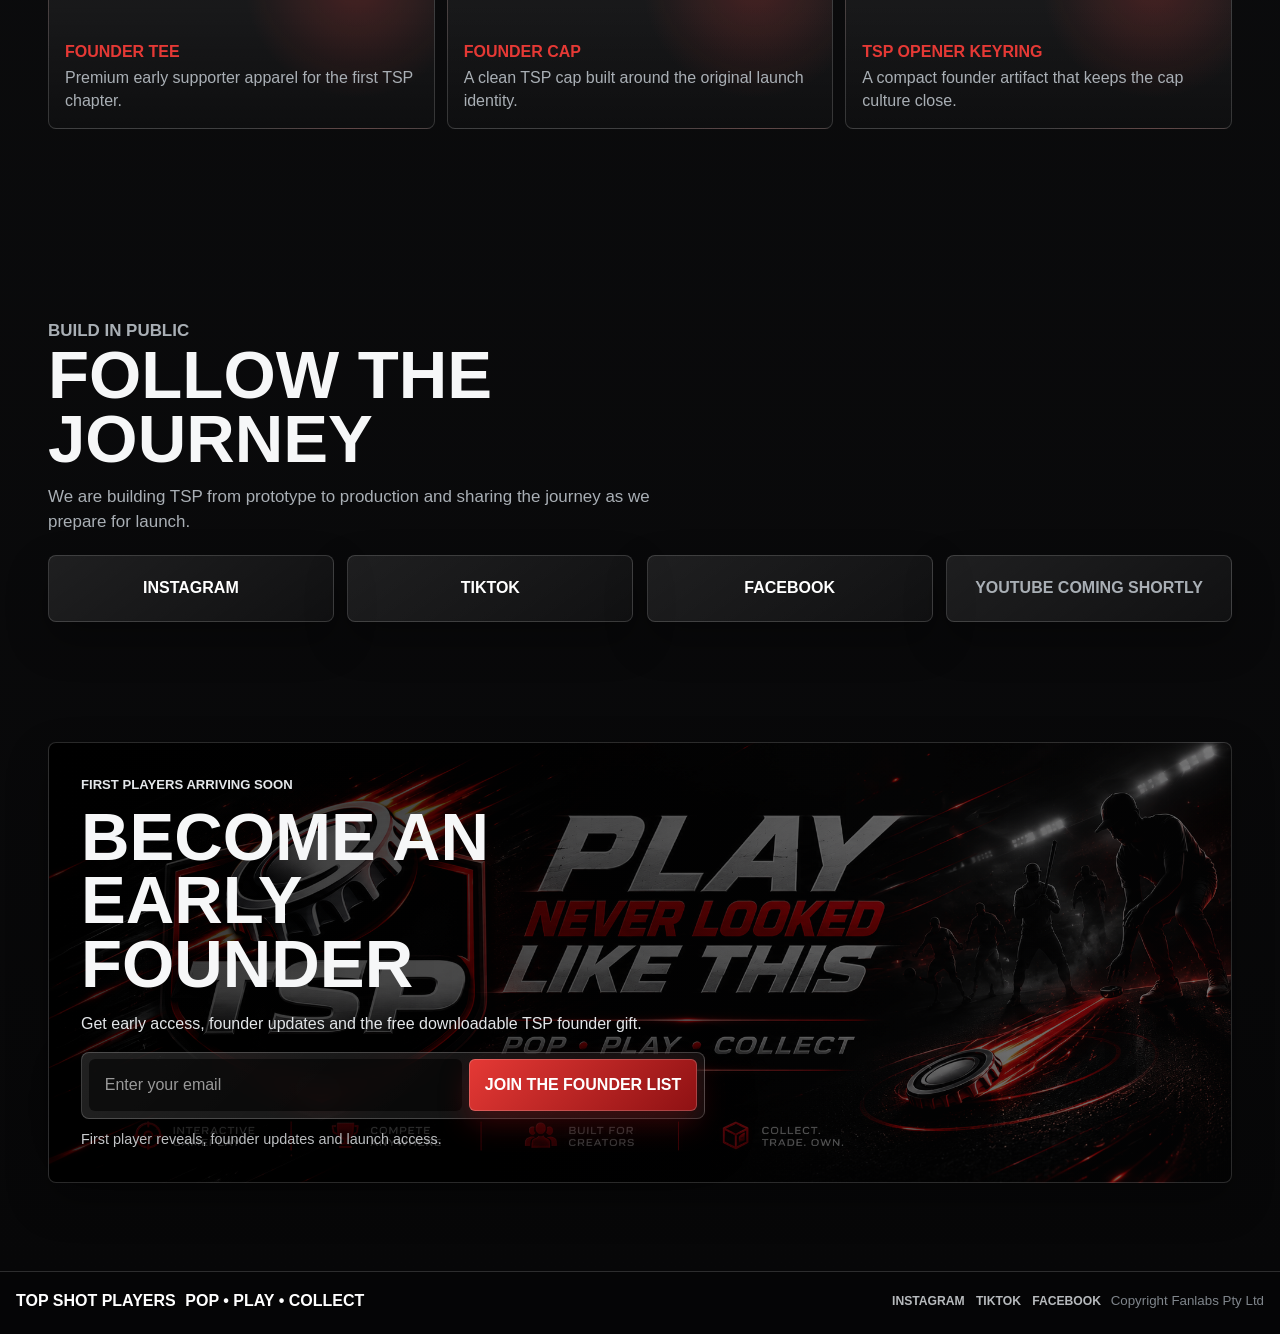
==== commit 67faa132: "Fix mobile Bogey Brett framing and OG copy" ====
--- a/index.html
+++ b/index.html
@@ -88,8 +88,8 @@
                 <img class="player-art" src="assets/bogey-brett-limited-edition-launch-transparent-clean.png" alt="Bogey Brett TSP golf collectible character" />
               </button>
               <div class="visual-copy">
-                <strong>The original player is coming.</strong>
-                <span>Bogey Brett starts the TSP universe.</span>
+                <strong>The OG is coming!</strong>
+                <span>Bogey Brett is just the beginning.</span>
               </div>
             </div>
           </aside>
--- a/styles.css
+++ b/styles.css
@@ -1276,11 +1276,11 @@
   }
 
   .hero-visual {
-    min-height: 25.5rem;
+    min-height: 34rem;
   }
 
   .visual-card {
-    min-height: 25.5rem;
+    min-height: 34rem;
   }
 
   .player-art {
@@ -1288,8 +1288,12 @@
   }
 
   .player-expand {
-    width: min(108%, 24rem);
-    bottom: 4.4rem;
+    width: min(86%, 20rem);
+    bottom: 7.2rem;
+  }
+
+  .visual-copy {
+    bottom: 1rem;
   }
 
   .visual-copy {
